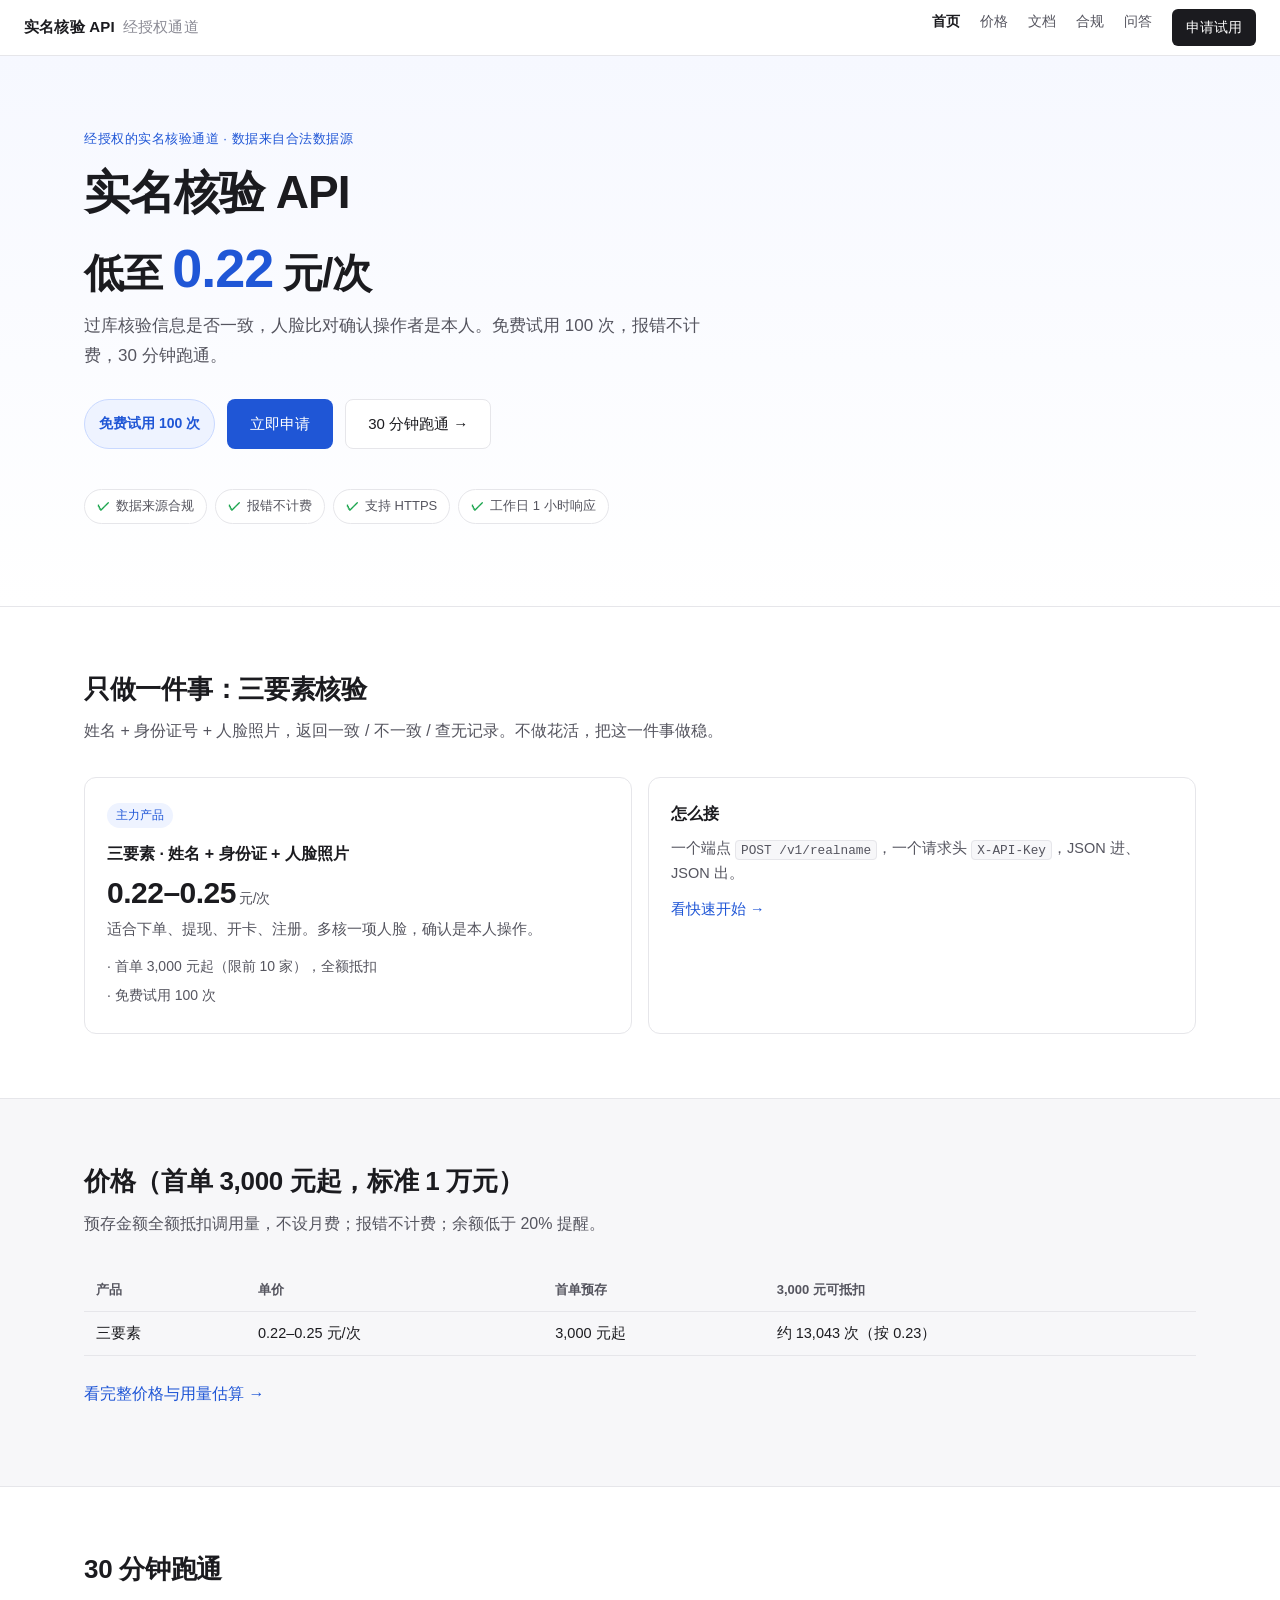
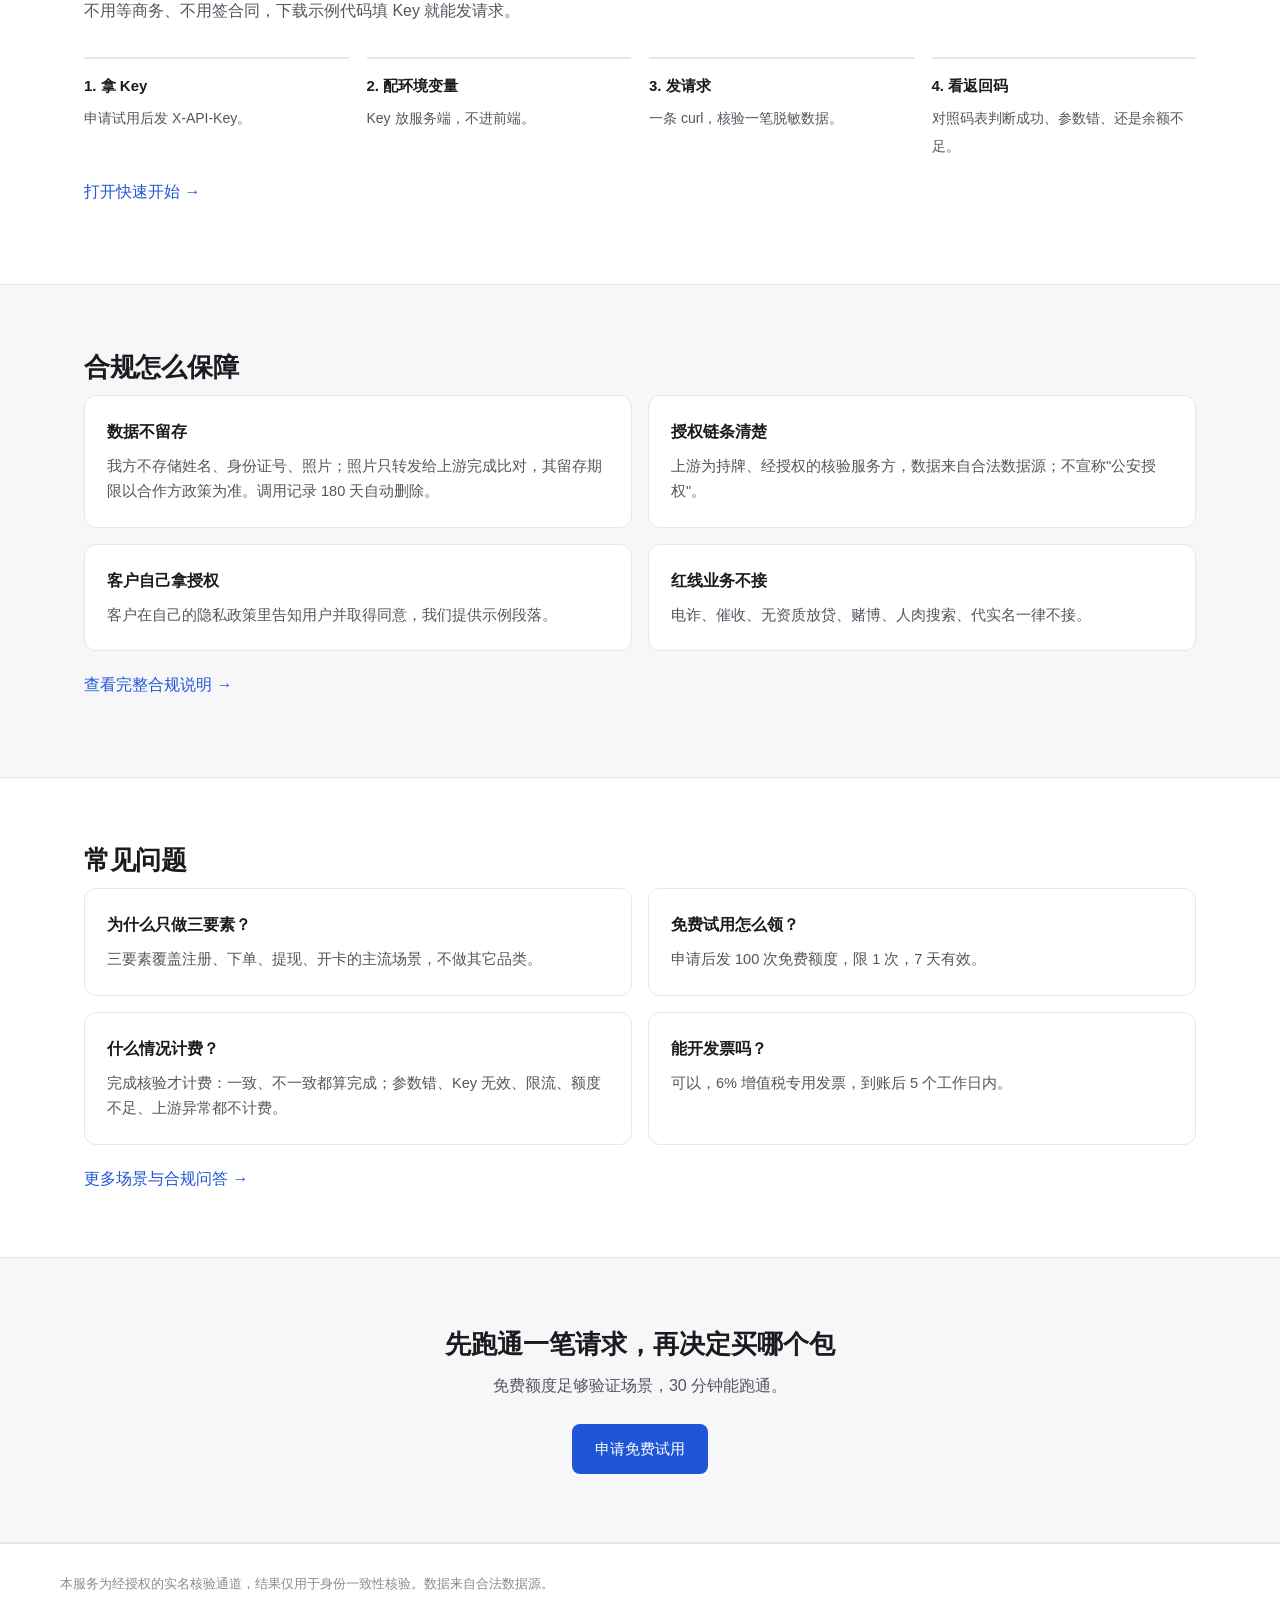
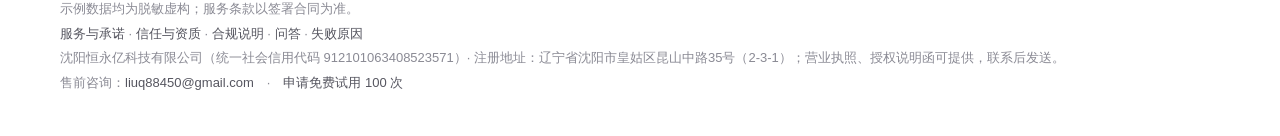
==== index.html @ 3e210f12 "deploy index.html" ====
<!DOCTYPE html>
<html lang="zh-CN">
<head>
<meta charset="utf-8">
<meta name="viewport" content="width=device-width, initial-scale=1">
<title>三要素实名核验 API · 低至 0.22 元/次</title>
<meta name="description" content="三要素实名核验 API：姓名+身份证+人脸照片一次核验，低至 0.22 元/次。免费试用 100 次，报错不计费，30 分钟跑通。">
<link rel="stylesheet" href="assets/style.css">
</head>
<body>

<header class="topbar">
  <a class="brand" href="index.html">实名核验 API<span>经授权通道</span></a>
  <nav class="topnav">
    <a href="index.html" class="active">首页</a>
    <a href="pricing.html">价格</a>
    <a href="docs.html">文档</a>
    <a href="compliance.html">合规</a>
    <a href="faq.html">问答</a>
    <a href="trial.html" class="cta">申请试用</a>
  </nav>
</header>

<section class="hero">
  <div class="wrap">
    <p class="eyebrow">经授权的实名核验通道 · 数据来自合法数据源</p>
    <h1>实名核验 API</h1>
    <p class="hero-price">低至 <strong>0.22</strong> 元/次</p>
    <p class="hero-sub">过库核验信息是否一致，人脸比对确认操作者是本人。免费试用 100 次，报错不计费，30 分钟跑通。</p>
    <div class="hero-cta">
      <span class="free-badge">免费试用 100 次</span>
      <a class="btn btn-primary" href="trial.html">立即申请</a>
      <a class="btn btn-ghost" href="quickstart.html">30 分钟跑通 →</a>
    </div>
    <ul class="badge-row">
      <li>数据来源合规</li>
      <li>报错不计费</li>
      <li>支持 HTTPS</li>
      <li>工作日 1 小时响应</li>
    </ul>
  </div>
</section>

<div class="wrap section">
  <h2>只做一件事：三要素核验</h2>
  <p class="section-sub">姓名 + 身份证号 + 人脸照片，返回一致 / 不一致 / 查无记录。不做花活，把这一件事做稳。</p>
  <div class="cards2">
    <div class="card-soft">
      <span class="badge">主力产品</span>
      <h3 style="margin-top:12px">三要素 · 姓名 + 身份证 + 人脸照片</h3>
      <div class="amount" style="font-size:30px;margin:8px 0">0.22–0.25<small> 元/次</small></div>
      <p>适合下单、提现、开卡、注册。多核一项人脸，确认是本人操作。</p>
      <ul style="list-style:none;padding:0;margin:12px 0 0;font-size:14px;color:var(--ink-2)">
        <li>· 首单 3,000 元起（限前 10 家），全额抵扣</li>
        <li>· 免费试用 100 次</li>
      </ul>
    </div>
    <div class="card-soft">
      <h3>怎么接</h3>
      <p>一个端点 <code>POST /v1/realname</code>，一个请求头 <code>X-API-Key</code>，JSON 进、JSON 出。</p>
      <p style="margin-top:10px"><a href="quickstart.html">看快速开始 →</a></p>
    </div>
  </div>
</div>

<div class="band">
  <div class="wrap section">
    <h2>价格（首单 3,000 元起，标准 1 万元）</h2>
    <p class="section-sub">预存金额全额抵扣调用量，不设月费；报错不计费；余额低于 20% 提醒。</p>
    <div class="tbl">
    <table>
      <tr><th>产品</th><th>单价</th><th>首单预存</th><th>3,000 元可抵扣</th></tr>
      <tr><td>三要素</td><td>0.22–0.25 元/次</td><td>3,000 元起</td><td>约 13,043 次（按 0.23）</td></tr>
    </table>
    </div>
    <p style="margin-top:18px"><a href="pricing.html">看完整价格与用量估算 →</a></p>
  </div>
</div>

<div class="wrap section">
  <h2>30 分钟跑通</h2>
  <p class="section-sub">不用等商务、不用签合同，下载示例代码填 Key 就能发请求。</p>
  <div class="flow">
    <div class="step"><b>1. 拿 Key</b><span>申请试用后发 X-API-Key。</span></div>
    <div class="step"><b>2. 配环境变量</b><span>Key 放服务端，不进前端。</span></div>
    <div class="step"><b>3. 发请求</b><span>一条 curl，核验一笔脱敏数据。</span></div>
    <div class="step"><b>4. 看返回码</b><span>对照码表判断成功、参数错、还是余额不足。</span></div>
  </div>
  <p style="margin-top:18px"><a href="quickstart.html">打开快速开始 →</a></p>
</div>

<div class="band">
  <div class="wrap section">
    <h2>合规怎么保障</h2>
    <div class="cards2">
      <div class="card-soft"><h3>数据不留存</h3><p>我方不存储姓名、身份证号、照片；照片只转发给上游完成比对，其留存期限以合作方政策为准。调用记录 180 天自动删除。</p></div>
      <div class="card-soft"><h3>授权链条清楚</h3><p>上游为持牌、经授权的核验服务方，数据来自合法数据源；不宣称"公安授权"。</p></div>
      <div class="card-soft"><h3>客户自己拿授权</h3><p>客户在自己的隐私政策里告知用户并取得同意，我们提供示例段落。</p></div>
      <div class="card-soft"><h3>红线业务不接</h3><p>电诈、催收、无资质放贷、赌博、人肉搜索、代实名一律不接。</p></div>
    </div>
    <p style="margin-top:20px"><a href="compliance.html">查看完整合规说明 →</a></p>
  </div>
</div>

<div class="wrap section">
  <h2>常见问题</h2>
  <div class="cards2">
    <div class="card-soft"><h3>为什么只做三要素？</h3><p>三要素覆盖注册、下单、提现、开卡的主流场景，不做其它品类。</p></div>
    <div class="card-soft"><h3>免费试用怎么领？</h3><p>申请后发 100 次免费额度，限 1 次，7 天有效。</p></div>
    <div class="card-soft"><h3>什么情况计费？</h3><p>完成核验才计费：一致、不一致都算完成；参数错、Key 无效、限流、额度不足、上游异常都不计费。</p></div>
    <div class="card-soft"><h3>能开发票吗？</h3><p>可以，6% 增值税专用发票，到账后 5 个工作日内。</p></div>
  </div>
  <p style="margin:20px 0 0"><a href="faq.html">更多场景与合规问答 →</a></p>
</div>

<div class="band cta-band">
  <h2>先跑通一笔请求，再决定买哪个包</h2>
  <p>免费额度足够验证场景，30 分钟能跑通。</p>
  <a class="btn btn-primary" href="trial.html">申请免费试用</a>
</div>

<footer>
  <div class="wrap">
    本服务为经授权的实名核验通道，结果仅用于身份一致性核验。数据来自合法数据源。<br>
    示例数据均为脱敏虚构；服务条款以签署合同为准。
    <br>
    <a href="service.html">服务与承诺</a> · <a href="trust.html">信任与资质</a> · <a href="compliance.html">合规说明</a> · <a href="faq.html">问答</a> · <a href="failure-reasons.html">失败原因</a>
    <br>沈阳恒永亿科技有限公司（统一社会信用代码 912101063408523571）· 注册地址：辽宁省沈阳市皇姑区昆山中路35号（2-3-1）；营业执照、授权说明函可提供，联系后发送。<br>售前咨询：<a href="mailto:liuq88450@gmail.com">liuq88450@gmail.com</a>　·　<a href="trial.html">申请免费试用 100 次</a>
  </div>
</footer>

</body>
</html>
---- assets/style.css ----
:root {
  --ink: #1b1b1f;
  --ink-2: #55555f;
  --ink-3: #8a8a94;
  --line: #e6e6ea;
  --bg: #ffffff;
  --bg-soft: #f7f7f9;
  --accent: #1f56d6;
  --accent-soft: #eef3ff;
  --warn: #b45309;
  --warn-soft: #fff7ed;
  --mono: ui-monospace, SFMono-Regular, Menlo, Consolas, "Liberation Mono", monospace;
}

* { box-sizing: border-box; }

html { -webkit-text-size-adjust: 100%; }

body {
  margin: 0;
  color: var(--ink);
  background: var(--bg);
  font: 16px/1.75 -apple-system, BlinkMacSystemFont, "PingFang SC", "Hiragino Sans GB",
        "Microsoft YaHei", "Segoe UI", sans-serif;
  -webkit-font-smoothing: antialiased;
}

a { color: var(--accent); text-decoration: none; }
a:hover { text-decoration: underline; }

/* ---------- top bar ---------- */
.topbar {
  position: sticky; top: 0; z-index: 20;
  display: flex; align-items: center; gap: 24px;
  padding: 0 24px; height: 56px;
  background: rgba(255,255,255,.92);
  backdrop-filter: blur(8px);
  border-bottom: 1px solid var(--line);
}
.brand { font-weight: 600; font-size: 15px; letter-spacing: .2px; color: var(--ink); white-space: nowrap; }
.brand span { color: var(--ink-3); font-weight: 400; margin-left: 8px; }
.topnav { display: flex; gap: 20px; margin-left: auto; font-size: 14px; }
.topnav a { color: var(--ink-2); }
.topnav a.active { color: var(--ink); font-weight: 600; }
.topnav a.cta {
  color: #fff; background: var(--ink); padding: 6px 14px; border-radius: 6px;
  font-weight: 500;
}
.topnav a.cta:hover { text-decoration: none; background: #000; }

/* ---------- layout ---------- */
.wrap { max-width: 1160px; margin: 0 auto; padding: 48px 24px 96px; }
.layout { display: grid; grid-template-columns: minmax(0, 1fr) 240px; gap: 56px; }
article { min-width: 0; max-width: 760px; }

h1 { font-size: 30px; line-height: 1.3; margin: 0 0 12px; letter-spacing: -.3px; }
h2 {
  font-size: 20px; line-height: 1.4; margin: 56px 0 14px;
  padding-top: 20px; border-top: 1px solid var(--line);
}
h2:first-of-type { border-top: 0; padding-top: 0; margin-top: 40px; }
h3 { font-size: 16px; margin: 28px 0 8px; }
p { margin: 0 0 14px; }
ul, ol { margin: 0 0 16px; padding-left: 22px; }
li { margin: 4px 0; }
strong { font-weight: 600; }
small, .muted { color: var(--ink-2); }
.lead { font-size: 17px; color: var(--ink-2); margin-bottom: 24px; }

/* ---------- aside toc ---------- */
.toc {
  position: sticky; top: 84px; align-self: start;
  font-size: 13.5px; line-height: 2;
}
.toc .toc-title { font-weight: 600; color: var(--ink-3); font-size: 12px; letter-spacing: .08em; margin-bottom: 8px; }
.toc a { display: block; color: var(--ink-2); padding-left: 12px; border-left: 2px solid transparent; }
.toc a:hover { color: var(--ink); text-decoration: none; }
.toc a.sub { padding-left: 24px; font-size: 13px; color: var(--ink-3); }

/* ---------- components ---------- */
.notice {
  border-left: 3px solid var(--accent);
  background: var(--accent-soft);
  padding: 14px 18px; border-radius: 0 8px 8px 0;
  font-size: 14.5px; color: #24304f; margin: 20px 0 28px;
}
.notice.warn { border-color: var(--warn); background: var(--warn-soft); color: #6b3f12; }
.notice p:last-child { margin-bottom: 0; }

.card {
  border: 1px solid var(--line); border-radius: 10px;
  padding: 18px 20px; margin: 16px 0;
  background: #fff;
}
.card h3 { margin-top: 0; }
.card p:last-child, .card ul:last-child { margin-bottom: 0; }

.grid2 { display: grid; grid-template-columns: 1fr 1fr; gap: 14px; margin: 16px 0; }

table { border-collapse: collapse; width: 100%; margin: 16px 0 24px; font-size: 14.5px; }
th, td { text-align: left; padding: 9px 12px; border-bottom: 1px solid var(--line); vertical-align: top; }
th { background: var(--bg-soft); font-weight: 600; color: var(--ink-2); font-size: 13px; white-space: nowrap; }
td code { white-space: nowrap; }
table.col1-nowrap td:first-child,
table.col1-nowrap th:first-child { white-space: nowrap; }

code {
  font-family: var(--mono); font-size: .88em;
  background: var(--bg-soft); padding: 1.5px 5px; border-radius: 4px;
  border: 1px solid var(--line);
}
pre {
  margin: 14px 0 22px; padding: 16px 18px; overflow-x: auto;
  background: #16181d; color: #e6e6ea; border-radius: 8px;
  font-size: 13px; line-height: 1.65;
}
pre code {
  background: none; border: 0; padding: 0; color: inherit; font-size: inherit;
}
.cmt { color: #7d8590; }

.steps { counter-reset: step; list-style: none; padding: 0; margin: 20px 0 28px; }
.steps > li {
  counter-increment: step; position: relative; padding-left: 46px; margin: 0 0 18px;
}
.steps > li::before {
  content: counter(step); position: absolute; left: 0; top: 2px;
  width: 28px; height: 28px; border-radius: 50%;
  background: var(--bg-soft); border: 1px solid var(--line);
  color: var(--ink-2); font-size: 13px; font-weight: 600;
  display: flex; align-items: center; justify-content: center;
}
.steps b { display: block; margin-bottom: 2px; }

.tag {
  display: inline-block; font-size: 11.5px; line-height: 1.6;
  padding: 0 7px; border-radius: 4px; font-weight: 500;
  background: var(--bg-soft); color: var(--ink-2); border: 1px solid var(--line);
  vertical-align: 1px;
}
.tag.ok { background: #f0fdf4; color: #15803d; border-color: #bbf7d0; }
.tag.warn { background: var(--warn-soft); color: var(--warn); border-color: #fed7aa; }

hr { border: 0; border-top: 1px solid var(--line); margin: 48px 0; }

footer {
  border-top: 1px solid var(--line);
  padding: 28px 24px 40px;
  color: var(--ink-3); font-size: 13px; line-height: 1.9;
}
footer .wrap { padding: 0; max-width: 1160px; }
footer a { color: var(--ink-2); }

@media (max-width: 900px) {
  .layout { grid-template-columns: 1fr; gap: 32px; }
  .toc { position: static; order: 2; border-top: 1px solid var(--line); padding-top: 20px; }
  .topnav { gap: 14px; font-size: 13px; }
  .brand span { display: none; }
  .wrap { padding-top: 32px; }
  .grid2 { grid-template-columns: 1fr; }
  h1 { font-size: 25px; }
}

/* ---------- 表格横向滚动容器（移动端防溢出） ---------- */
.tbl { overflow-x: auto; margin: 16px 0 24px; -webkit-overflow-scrolling: touch; }
.tbl table { margin: 0; }

/* ================= 销售站组件 ================= */

.hero {
  background: linear-gradient(180deg, #f6f8ff 0%, #ffffff 100%);
  border-bottom: 1px solid var(--line);
  padding: 72px 0 56px;
}
.hero .wrap { padding: 0 24px; }
.eyebrow {
  font-size: 13px; color: var(--accent); font-weight: 500;
  letter-spacing: .04em; margin: 0 0 14px;
}
.hero h1 { font-size: 46px; line-height: 1.18; letter-spacing: -1px; margin: 0 0 18px; }
.hero-sub { font-size: 17px; color: var(--ink-2); max-width: 640px; margin: 0 0 28px; }
.hero-cta { display: flex; gap: 12px; flex-wrap: wrap; margin-bottom: 36px; }

.btn {
  display: inline-block; padding: 11px 22px; border-radius: 8px;
  font-size: 15px; font-weight: 500; border: 1px solid transparent;
  transition: background .15s, border-color .15s;
}
.btn-primary { background: var(--accent); color: #fff; }
.btn-primary:hover { background: #1a49b8; text-decoration: none; }
.btn-ghost { background: #fff; color: var(--ink); border-color: var(--line); }
.btn-ghost:hover { border-color: #c7c7d2; text-decoration: none; }
.btn-sm { padding: 8px 16px; font-size: 14px; }

.trust { list-style: none; display: flex; flex-wrap: wrap; gap: 10px 26px; padding: 0; margin: 0; font-size: 13.5px; color: var(--ink-2); }
.trust li::before { content: "✓"; color: #16a34a; margin-right: 6px; font-weight: 600; }

.section { padding: 64px 24px; }
.section h2 { font-size: 26px; letter-spacing: -.3px; margin: 0 0 10px; border: 0; padding: 0; }
.section-sub { color: var(--ink-2); margin: 0 0 32px; max-width: 640px; }

.cards3 { display: grid; grid-template-columns: repeat(3, 1fr); gap: 16px; }
.cards2 { display: grid; grid-template-columns: repeat(2, 1fr); gap: 16px; }
.card-soft { border: 1px solid var(--line); border-radius: 12px; padding: 22px; background: #fff; }
.card-soft h3 { margin: 0 0 8px; font-size: 16px; }
.card-soft p { margin: 0; font-size: 14.5px; color: var(--ink-2); }
.card-soft .num { font-family: var(--mono); font-size: 12px; color: var(--ink-3); }

.price-cards { display: grid; grid-template-columns: repeat(3, 1fr); gap: 16px; align-items: stretch; }
.price-card {
  border: 1px solid var(--line); border-radius: 12px; padding: 24px;
  background: #fff; display: flex; flex-direction: column;
}
.price-card.featured { border-color: var(--accent); box-shadow: 0 0 0 1px var(--accent); }
.price-card .badge { align-self: flex-start; margin-bottom: 12px; }
.amount { font-size: 36px; font-weight: 600; letter-spacing: -.5px; line-height: 1.1; }
.amount small { font-size: 14px; font-weight: 400; color: var(--ink-2); }
.price-card .meta { font-size: 13.5px; color: var(--ink-2); margin: 10px 0 18px; }
.price-card ul { list-style: none; padding: 0; margin: 0 0 20px; font-size: 14px; color: var(--ink-2); }
.price-card li { padding: 5px 0; border-top: 1px dashed var(--line); }
.price-card .btn { margin-top: auto; text-align: center; }

.badge { display: inline-block; font-size: 12px; background: var(--accent-soft); color: var(--accent); padding: 2px 9px; border-radius: 20px; font-weight: 500; }

.flow { display: grid; grid-template-columns: repeat(4, 1fr); gap: 18px; }
.flow .step { border-top: 2px solid var(--line); padding-top: 14px; }
.flow .step b { display: block; margin-bottom: 4px; font-size: 15px; }
.flow .step span { font-size: 14px; color: var(--ink-2); }

.band { background: var(--bg-soft); border-top: 1px solid var(--line); border-bottom: 1px solid var(--line); }

.cta-band { text-align: center; padding: 68px 24px; }
.cta-band h2 { font-size: 26px; margin: 0 0 10px; }
.cta-band p { color: var(--ink-2); margin: 0 0 24px; }

/* 表单 */
.form { display: grid; grid-template-columns: 1fr 1fr; gap: 16px 18px; max-width: 760px; margin-top: 8px; }
.field { display: flex; flex-direction: column; gap: 6px; }
.field.full { grid-column: 1 / -1; }
.field label { font-size: 13.5px; color: var(--ink-2); font-weight: 500; }
.field .req { color: #dc2626; }
input, select, textarea {
  font: inherit; font-size: 14.5px; color: var(--ink);
  padding: 9px 12px; border: 1px solid #d8d8e0; border-radius: 8px; background: #fff;
}
textarea { min-height: 92px; resize: vertical; }
input:focus, select:focus, textarea:focus { outline: 3px solid #dfe8ff; border-color: var(--accent); }
.radio-row { display: flex; gap: 20px; font-size: 14.5px; color: var(--ink); }
.radio-row label { font-weight: 400; color: var(--ink); display: flex; align-items: center; gap: 6px; }
.check-row { display: flex; gap: 9px; align-items: flex-start; font-size: 13.5px; color: var(--ink-2); }
.check-row input { margin-top: 3px; }
.form-actions { grid-column: 1 / -1; display: flex; align-items: center; gap: 16px; flex-wrap: wrap; }
.form-status { font-size: 14px; color: #15803d; }

@media (max-width: 900px) {
  .hero h1 { font-size: 33px; }
  .hero { padding: 48px 0 40px; }
  .cards3, .cards2, .price-cards { grid-template-columns: 1fr; }
  .flow { grid-template-columns: 1fr 1fr; }
  .form { grid-template-columns: 1fr; }
  .section { padding: 44px 24px; }
}

/* 六项导航在小屏的收紧 */
@media (max-width: 640px) {
  .topnav { gap: 9px; font-size: 12.5px; }
  .topnav a.cta { padding: 5px 9px; }
  .topbar { padding: 0 16px; }
}

/* 四列资源包 */
.price-cards.four { grid-template-columns: repeat(4, 1fr); }
@media (max-width: 1100px) { .price-cards.four { grid-template-columns: repeat(2, 1fr); } }
@media (max-width: 640px)  { .price-cards.four { grid-template-columns: 1fr; } }

/* 竞品对照三件套：徽章行、低至价、免费试用徽章 */
.hero-price {
  font-size: 40px; line-height: 1.15; font-weight: 600;
  letter-spacing: -1px; margin: 0 0 12px; color: var(--ink);
}
.hero-price strong { color: var(--accent); font-size: 54px; font-weight: 700; }
.badge-row { list-style: none; display: flex; flex-wrap: wrap; gap: 8px; padding: 0; margin: 0 0 22px; }
.badge-row li {
  display: inline-flex; align-items: center; gap: 6px;
  padding: 5px 12px; border-radius: 999px; font-size: 13px;
  background: #fff; border: 1px solid var(--line); color: var(--ink-2);
}
.badge-row li::before { content: "✓"; color: #16a34a; font-weight: 700; }
.free-badge {
  display: inline-flex; align-items: center; gap: 6px;
  padding: 8px 14px; border-radius: 999px; font-size: 14px; font-weight: 600;
  background: var(--accent-soft); color: var(--accent); border: 1px solid #c9d9ff;
}

/* 试用申请：生成可复制文本（没有后端时的诚实做法） */
.form-preview {
  white-space: pre-wrap; word-break: break-word;
  background: #f8fafc; border: 1px solid var(--line); border-radius: 10px;
  padding: 14px 16px; font-size: 14px; line-height: 1.7; color: var(--ink);
  margin: 0 0 12px; font-family: ui-monospace, SFMono-Regular, Menlo, monospace;
}
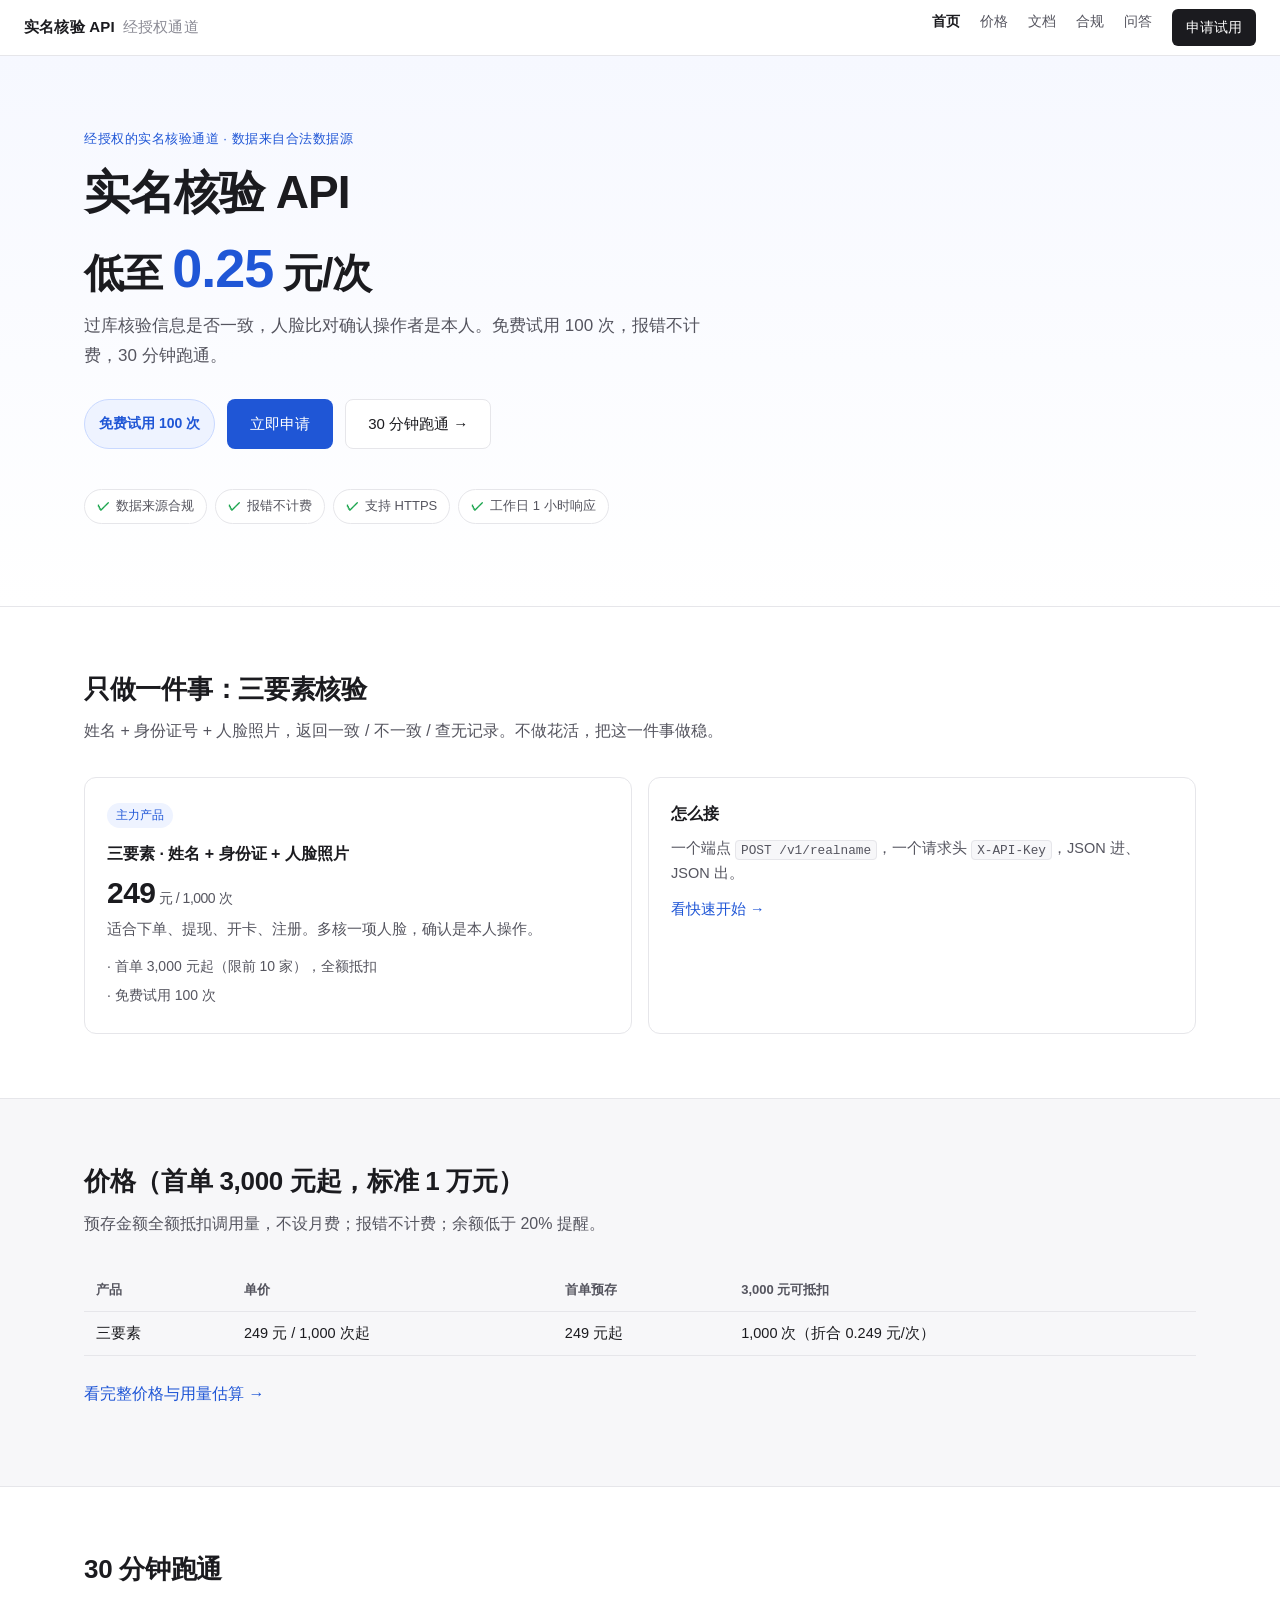
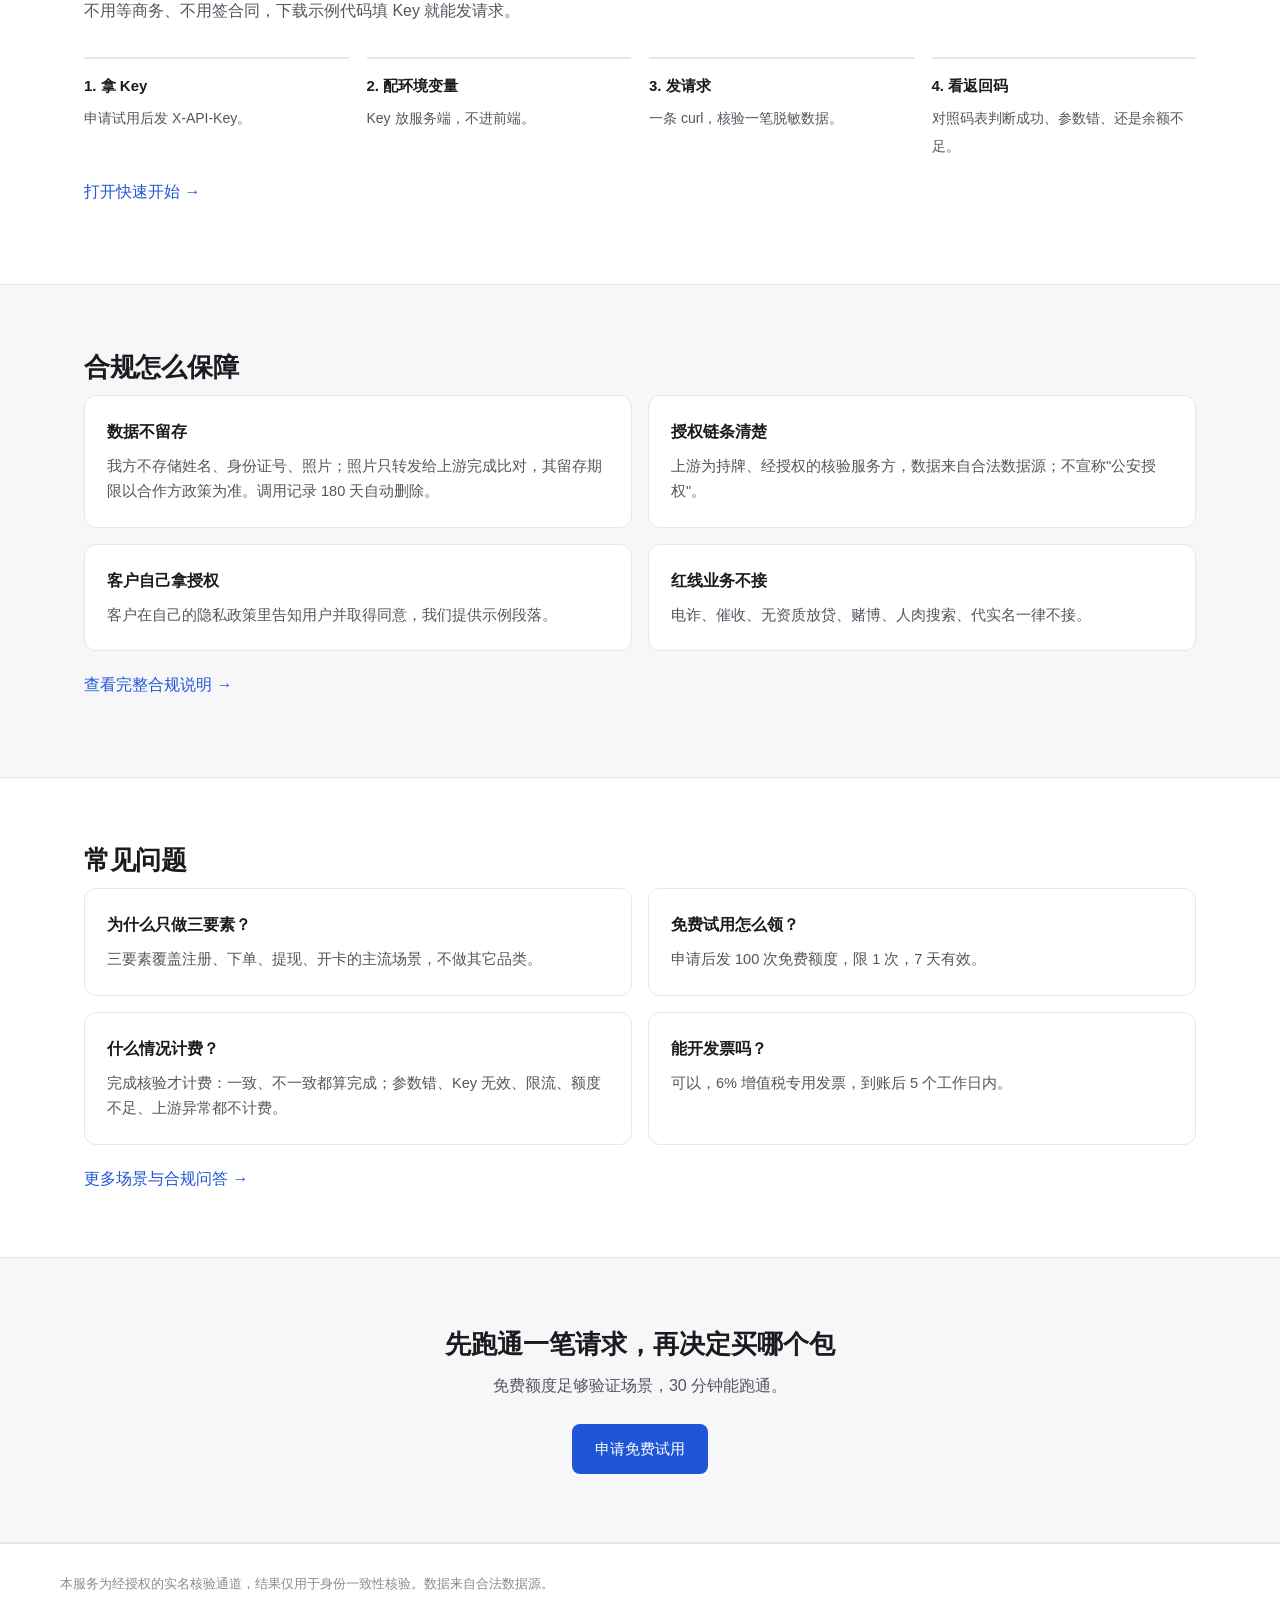
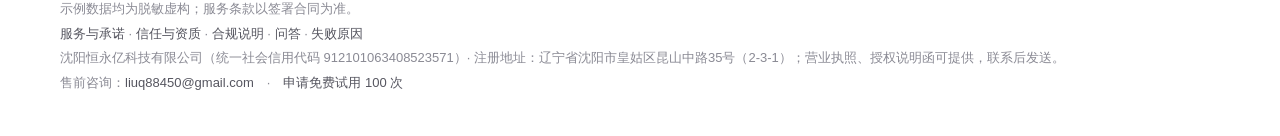
==== commit 30a34caf: "deploy index.html" ====
--- a/index.html
+++ b/index.html
@@ -3,8 +3,8 @@
 <head>
 <meta charset="utf-8">
 <meta name="viewport" content="width=device-width, initial-scale=1">
-<title>三要素实名核验 API · 低至 0.22 元/次</title>
-<meta name="description" content="三要素实名核验 API：姓名+身份证+人脸照片一次核验，低至 0.22 元/次。免费试用 100 次，报错不计费，30 分钟跑通。">
+<title>三要素实名核验 API · 0.25 元/次起</title>
+<meta name="description" content="三要素实名核验 API：姓名+身份证+人脸照片一次核验，0.25 元/次起，1,000 次 249 元。免费试用 100 次，报错不计费，30 分钟跑通。">
 <link rel="stylesheet" href="assets/style.css">
 </head>
 <body>
@@ -25,7 +25,7 @@
   <div class="wrap">
     <p class="eyebrow">经授权的实名核验通道 · 数据来自合法数据源</p>
     <h1>实名核验 API</h1>
-    <p class="hero-price">低至 <strong>0.22</strong> 元/次</p>
+    <p class="hero-price">低至 <strong>0.25</strong> 元/次</p>
     <p class="hero-sub">过库核验信息是否一致，人脸比对确认操作者是本人。免费试用 100 次，报错不计费，30 分钟跑通。</p>
     <div class="hero-cta">
       <span class="free-badge">免费试用 100 次</span>
@@ -48,7 +48,7 @@
     <div class="card-soft">
       <span class="badge">主力产品</span>
       <h3 style="margin-top:12px">三要素 · 姓名 + 身份证 + 人脸照片</h3>
-      <div class="amount" style="font-size:30px;margin:8px 0">0.22–0.25<small> 元/次</small></div>
+      <div class="amount" style="font-size:30px;margin:8px 0">249<small> 元 / 1,000 次</small></div>
       <p>适合下单、提现、开卡、注册。多核一项人脸，确认是本人操作。</p>
       <ul style="list-style:none;padding:0;margin:12px 0 0;font-size:14px;color:var(--ink-2)">
         <li>· 首单 3,000 元起（限前 10 家），全额抵扣</li>
@@ -70,7 +70,7 @@
     <div class="tbl">
     <table>
       <tr><th>产品</th><th>单价</th><th>首单预存</th><th>3,000 元可抵扣</th></tr>
-      <tr><td>三要素</td><td>0.22–0.25 元/次</td><td>3,000 元起</td><td>约 13,043 次（按 0.23）</td></tr>
+      <tr><td>三要素</td><td>249 元 / 1,000 次起</td><td>249 元起</td><td>1,000 次（折合 0.249 元/次）</td></tr>
     </table>
     </div>
     <p style="margin-top:18px"><a href="pricing.html">看完整价格与用量估算 →</a></p>
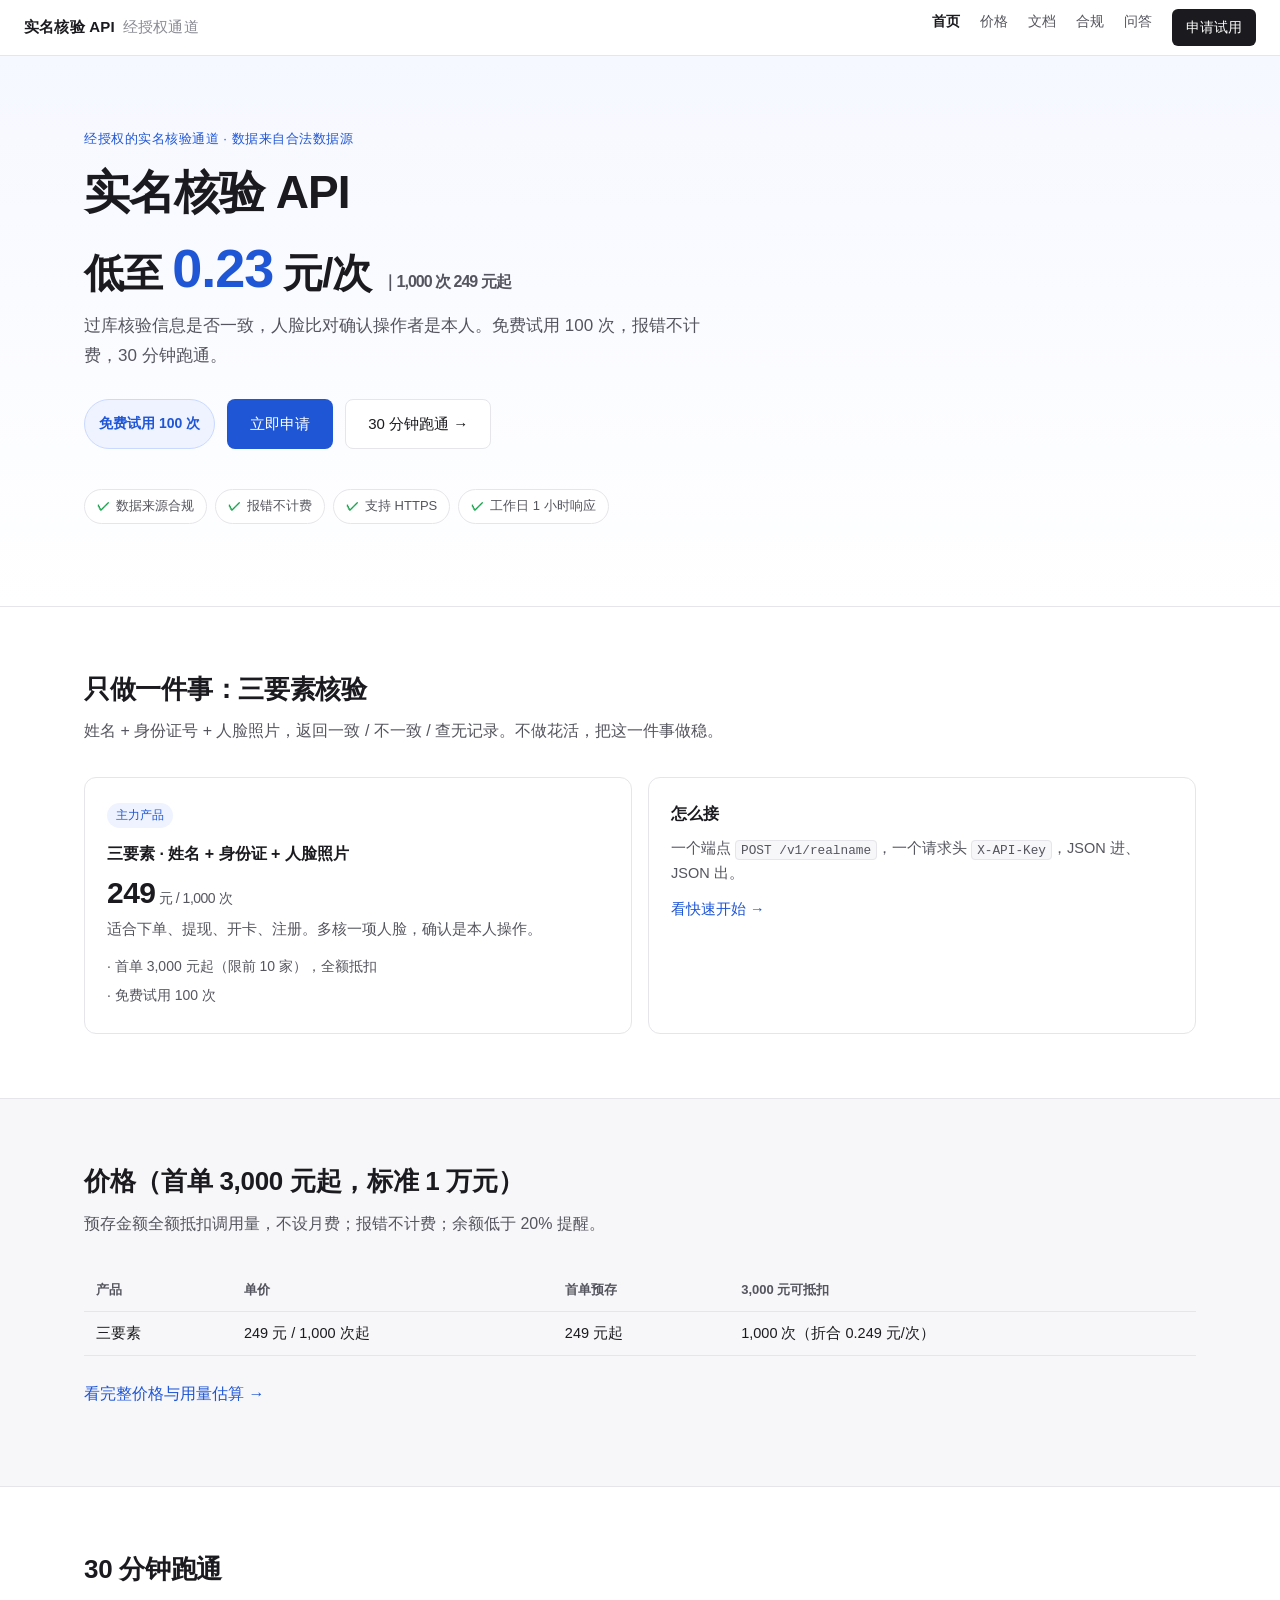
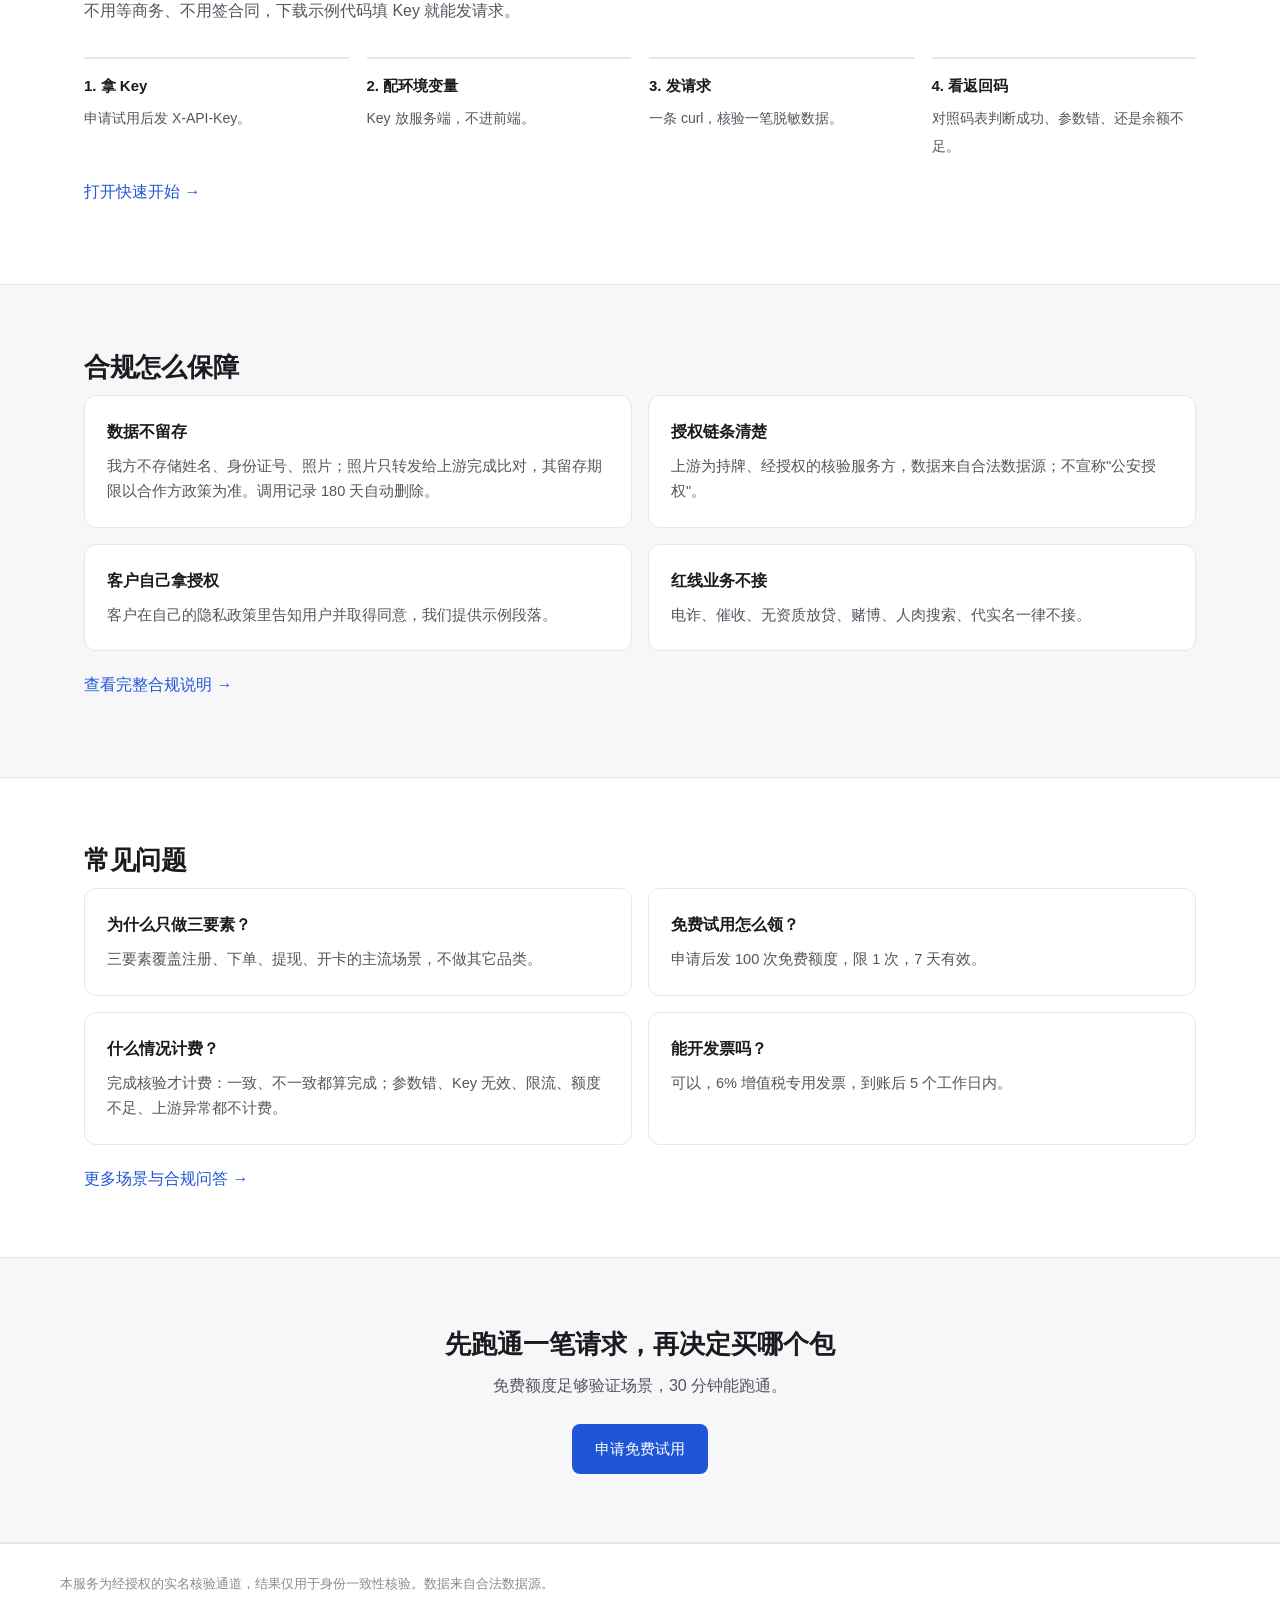
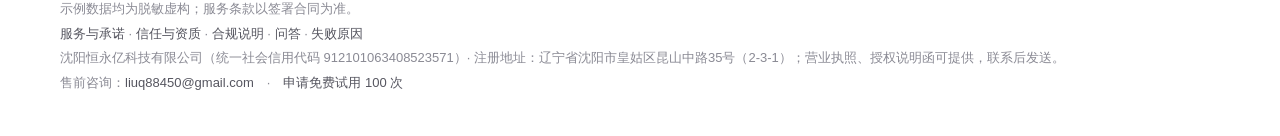
==== commit 24fdd255: "deploy index.html" ====
--- a/index.html
+++ b/index.html
@@ -3,8 +3,8 @@
 <head>
 <meta charset="utf-8">
 <meta name="viewport" content="width=device-width, initial-scale=1">
-<title>三要素实名核验 API · 0.25 元/次起</title>
-<meta name="description" content="三要素实名核验 API：姓名+身份证+人脸照片一次核验，0.25 元/次起，1,000 次 249 元。免费试用 100 次，报错不计费，30 分钟跑通。">
+<title>三要素实名核验 API · 低至 0.23 元/次，1,000 次 249 元起</title>
+<meta name="description" content="三要素实名核验 API：姓名+身份证+人脸照片一次核验，低至 0.23 元/次，1,000 次 249 元起。免费试用 100 次，报错不计费，30 分钟跑通。">
 <link rel="stylesheet" href="assets/style.css">
 </head>
 <body>
@@ -25,7 +25,7 @@
   <div class="wrap">
     <p class="eyebrow">经授权的实名核验通道 · 数据来自合法数据源</p>
     <h1>实名核验 API</h1>
-    <p class="hero-price">低至 <strong>0.25</strong> 元/次</p>
+    <p class="hero-price">低至 <strong>0.23</strong> 元/次 <span style="font-size:16px;color:var(--ink-2)">｜1,000 次 249 元起</span></p>
     <p class="hero-sub">过库核验信息是否一致，人脸比对确认操作者是本人。免费试用 100 次，报错不计费，30 分钟跑通。</p>
     <div class="hero-cta">
       <span class="free-badge">免费试用 100 次</span>
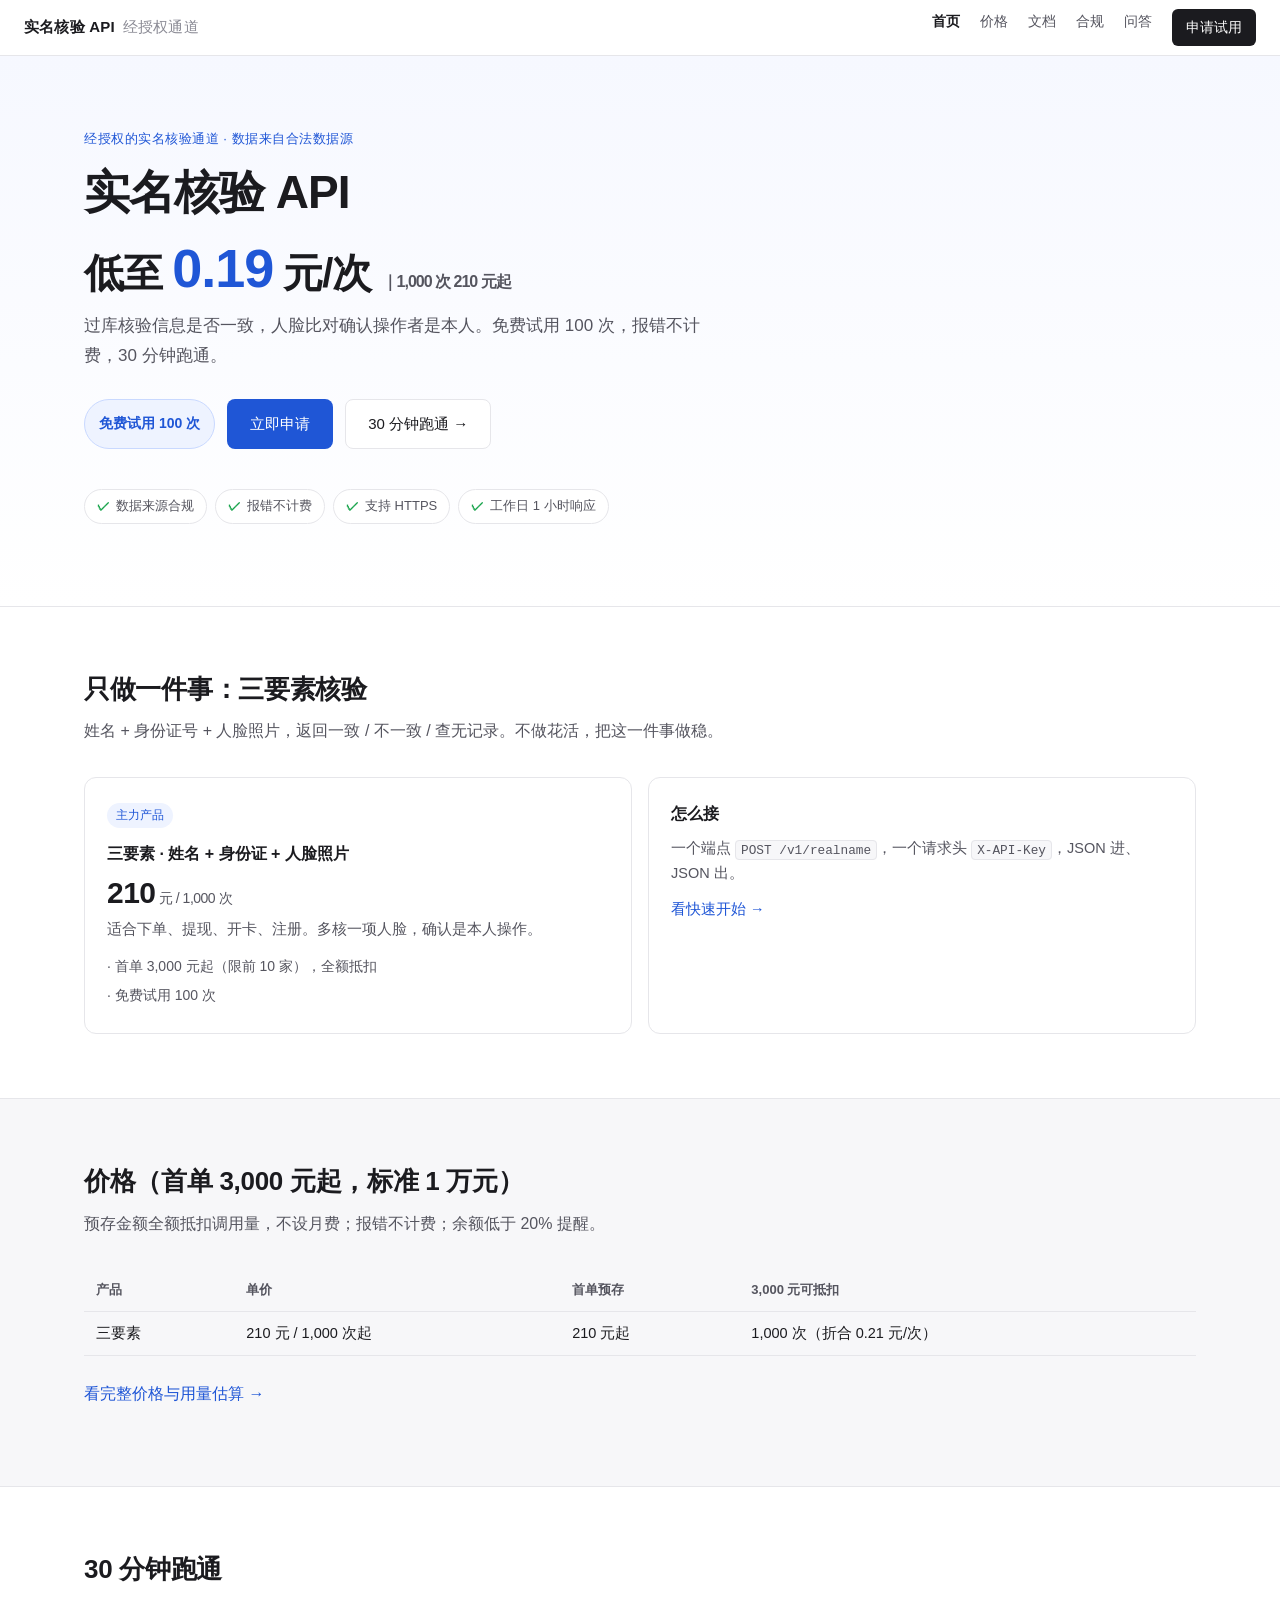
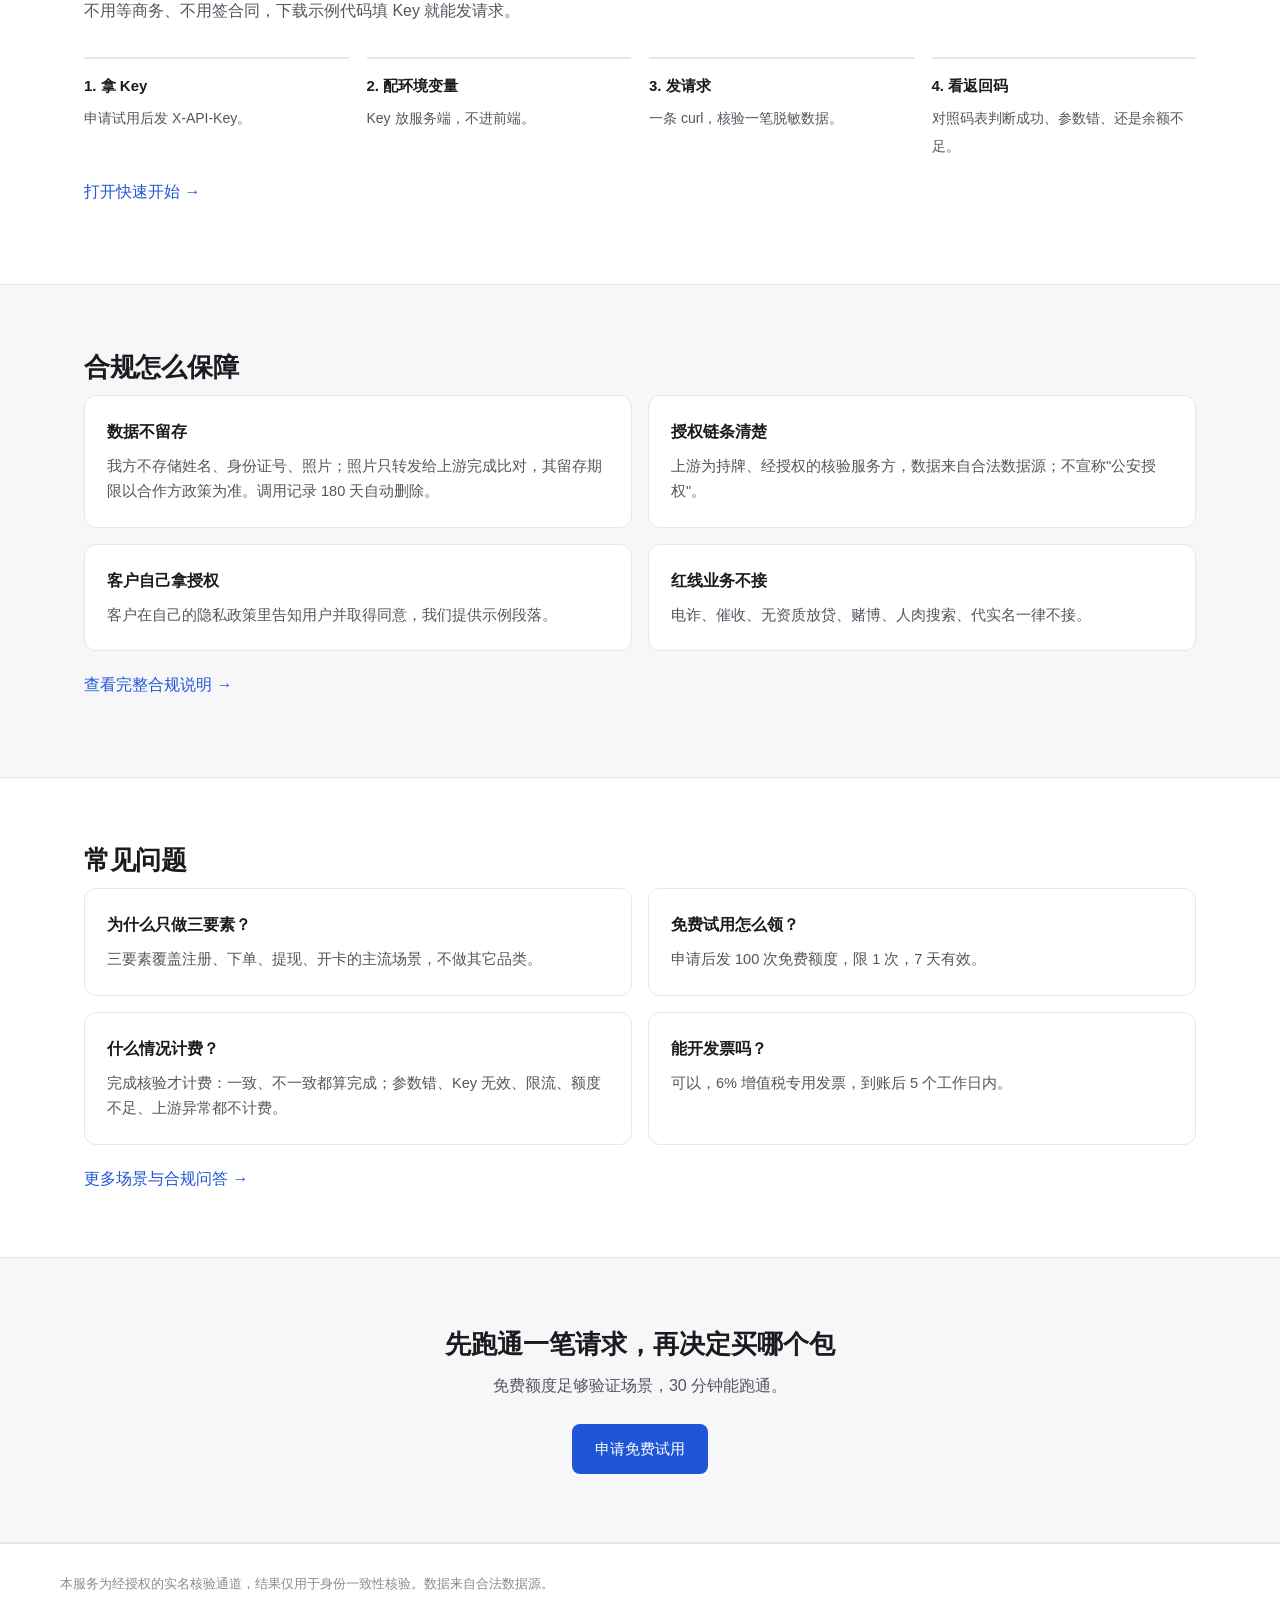
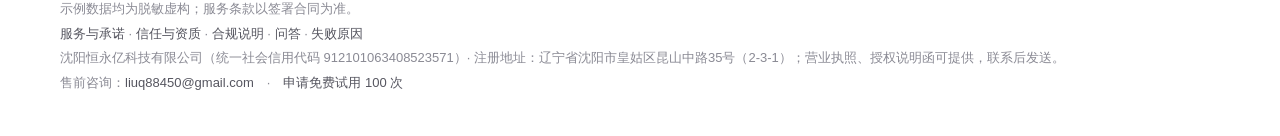
==== commit fc297b6c: "deploy index.html" ====
--- a/index.html
+++ b/index.html
@@ -3,8 +3,8 @@
 <head>
 <meta charset="utf-8">
 <meta name="viewport" content="width=device-width, initial-scale=1">
-<title>三要素实名核验 API · 低至 0.23 元/次，1,000 次 249 元起</title>
-<meta name="description" content="三要素实名核验 API：姓名+身份证+人脸照片一次核验，低至 0.23 元/次，1,000 次 249 元起。免费试用 100 次，报错不计费，30 分钟跑通。">
+<title>三要素实名核验 API · 低至 0.19 元/次，1,000 次 210 元起</title>
+<meta name="description" content="三要素实名核验 API：姓名+身份证+人脸照片一次核验，低至 0.19 元/次，1,000 次 210 元起。免费试用 100 次，报错不计费，30 分钟跑通。">
 <link rel="stylesheet" href="assets/style.css">
 </head>
 <body>
@@ -25,7 +25,7 @@
   <div class="wrap">
     <p class="eyebrow">经授权的实名核验通道 · 数据来自合法数据源</p>
     <h1>实名核验 API</h1>
-    <p class="hero-price">低至 <strong>0.23</strong> 元/次 <span style="font-size:16px;color:var(--ink-2)">｜1,000 次 249 元起</span></p>
+    <p class="hero-price">低至 <strong>0.19</strong> 元/次 <span style="font-size:16px;color:var(--ink-2)">｜1,000 次 210 元起</span></p>
     <p class="hero-sub">过库核验信息是否一致，人脸比对确认操作者是本人。免费试用 100 次，报错不计费，30 分钟跑通。</p>
     <div class="hero-cta">
       <span class="free-badge">免费试用 100 次</span>
@@ -48,7 +48,7 @@
     <div class="card-soft">
       <span class="badge">主力产品</span>
       <h3 style="margin-top:12px">三要素 · 姓名 + 身份证 + 人脸照片</h3>
-      <div class="amount" style="font-size:30px;margin:8px 0">249<small> 元 / 1,000 次</small></div>
+      <div class="amount" style="font-size:30px;margin:8px 0">210<small> 元 / 1,000 次</small></div>
       <p>适合下单、提现、开卡、注册。多核一项人脸，确认是本人操作。</p>
       <ul style="list-style:none;padding:0;margin:12px 0 0;font-size:14px;color:var(--ink-2)">
         <li>· 首单 3,000 元起（限前 10 家），全额抵扣</li>
@@ -70,7 +70,7 @@
     <div class="tbl">
     <table>
       <tr><th>产品</th><th>单价</th><th>首单预存</th><th>3,000 元可抵扣</th></tr>
-      <tr><td>三要素</td><td>249 元 / 1,000 次起</td><td>249 元起</td><td>1,000 次（折合 0.249 元/次）</td></tr>
+      <tr><td>三要素</td><td>210 元 / 1,000 次起</td><td>210 元起</td><td>1,000 次（折合 0.21 元/次）</td></tr>
     </table>
     </div>
     <p style="margin-top:18px"><a href="pricing.html">看完整价格与用量估算 →</a></p>
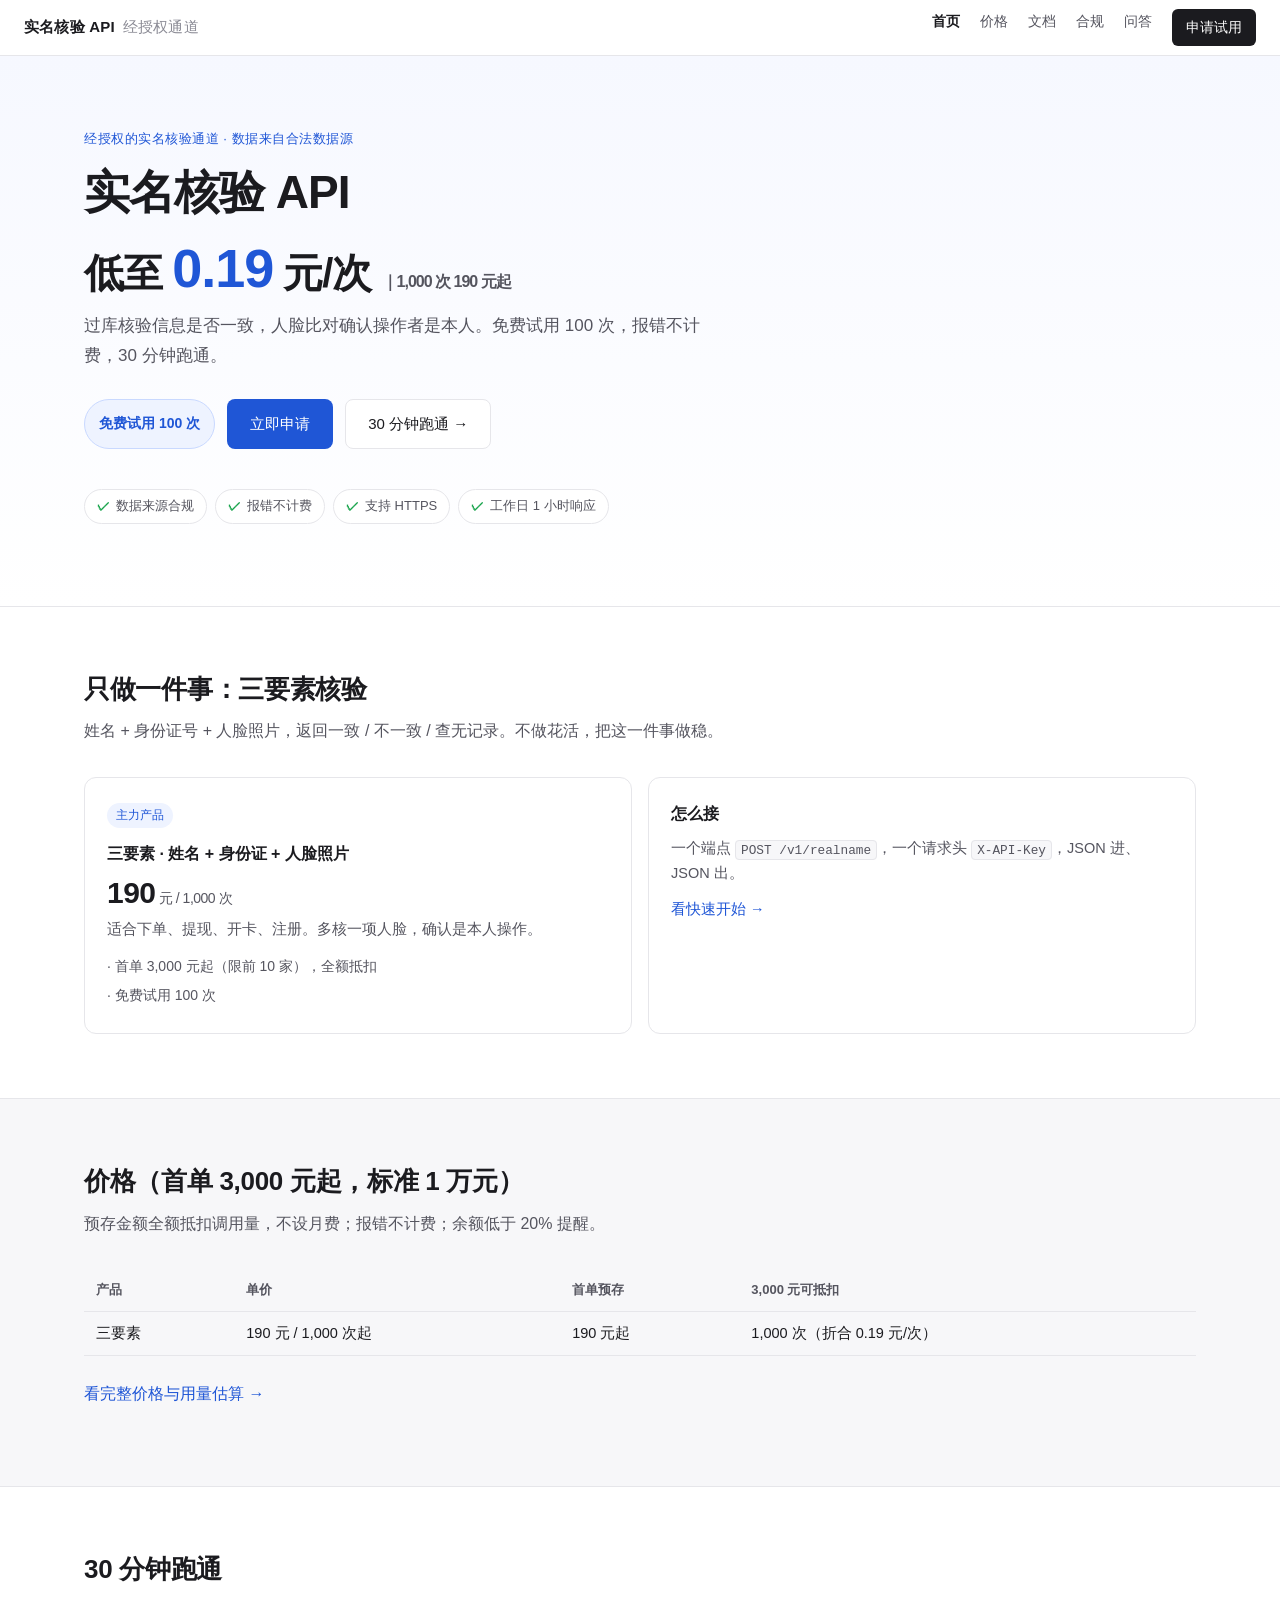
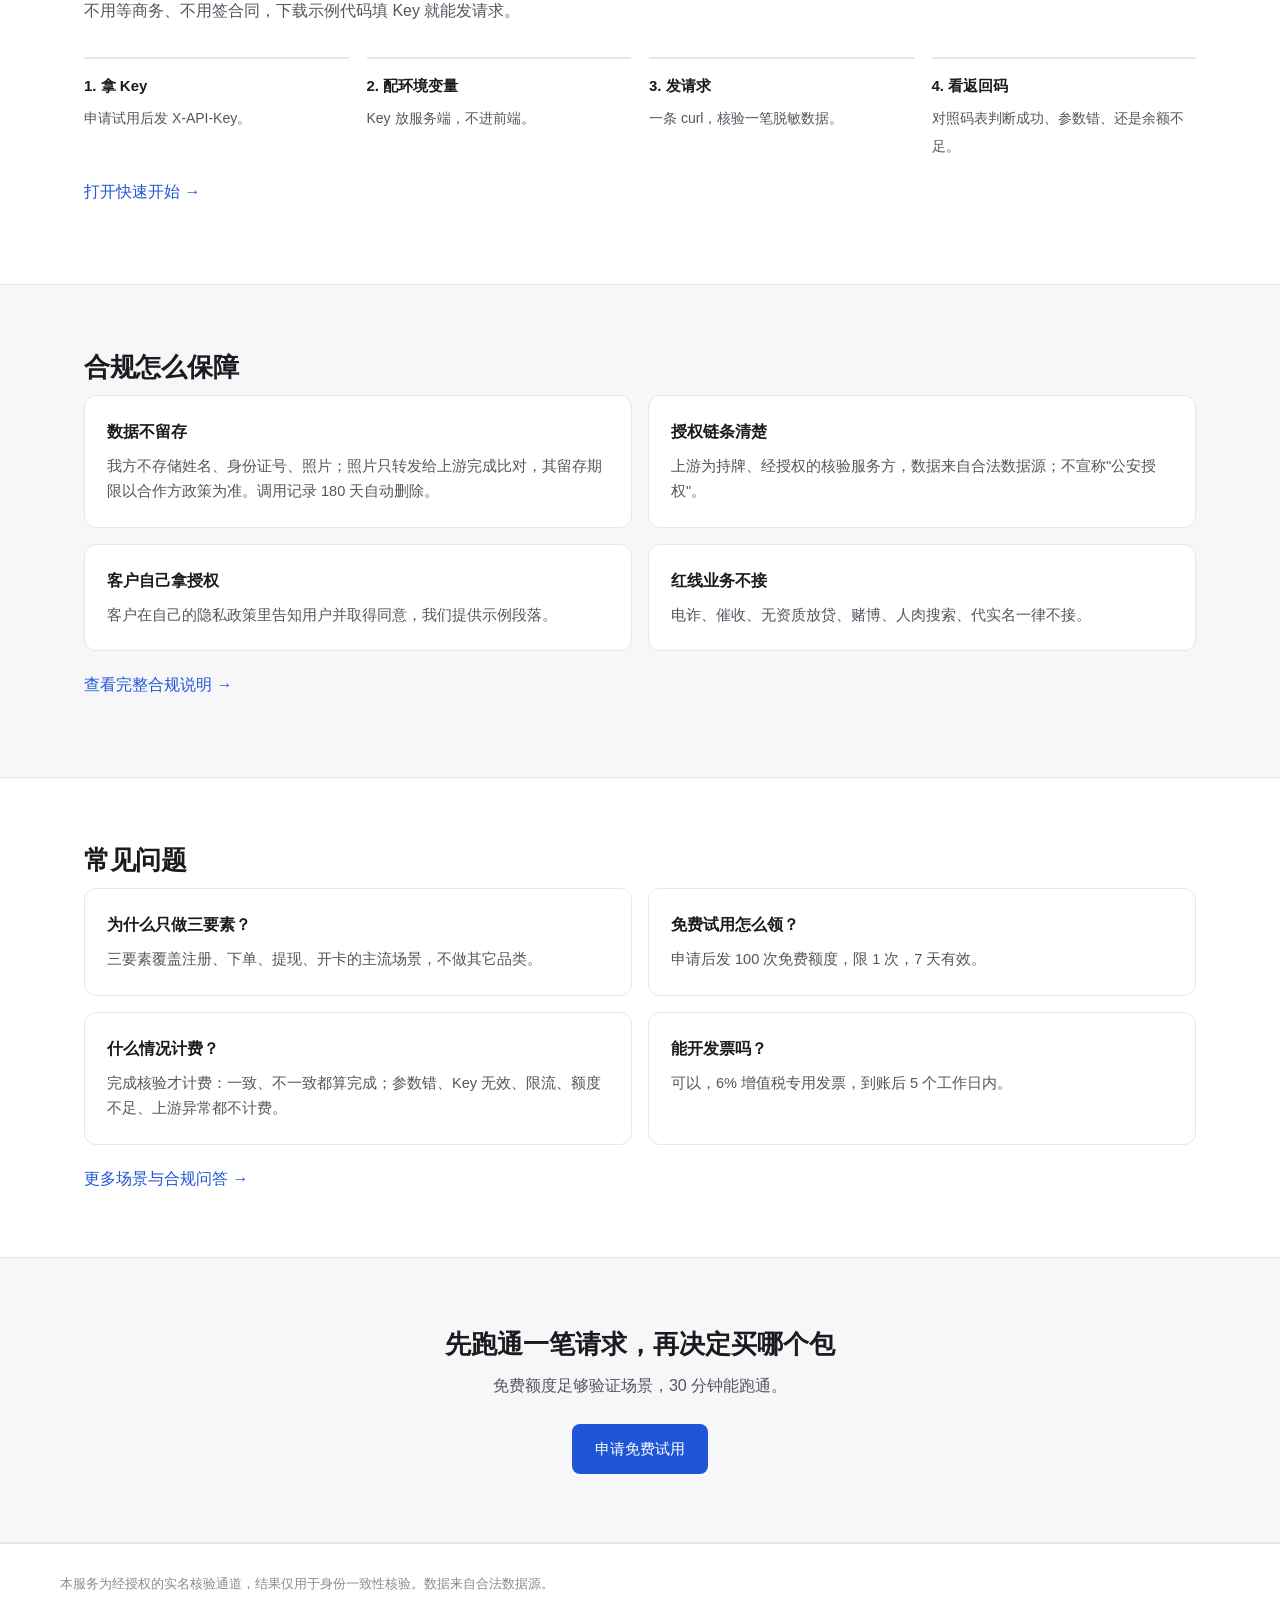
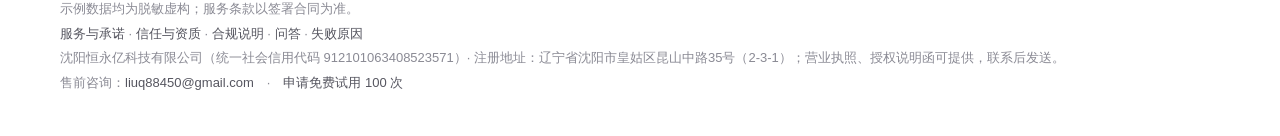
==== commit 8795f111: "deploy index.html" ====
--- a/index.html
+++ b/index.html
@@ -3,8 +3,8 @@
 <head>
 <meta charset="utf-8">
 <meta name="viewport" content="width=device-width, initial-scale=1">
-<title>三要素实名核验 API · 低至 0.19 元/次，1,000 次 210 元起</title>
-<meta name="description" content="三要素实名核验 API：姓名+身份证+人脸照片一次核验，低至 0.19 元/次，1,000 次 210 元起。免费试用 100 次，报错不计费，30 分钟跑通。">
+<title>三要素实名核验 API · 低至 0.19 元/次，1,000 次 190 元起</title>
+<meta name="description" content="三要素实名核验 API：姓名+身份证+人脸照片一次核验，低至 0.19 元/次，1,000 次 190 元起。免费试用 100 次，报错不计费，30 分钟跑通。">
 <link rel="stylesheet" href="assets/style.css">
 </head>
 <body>
@@ -25,7 +25,7 @@
   <div class="wrap">
     <p class="eyebrow">经授权的实名核验通道 · 数据来自合法数据源</p>
     <h1>实名核验 API</h1>
-    <p class="hero-price">低至 <strong>0.19</strong> 元/次 <span style="font-size:16px;color:var(--ink-2)">｜1,000 次 210 元起</span></p>
+    <p class="hero-price">低至 <strong>0.19</strong> 元/次 <span style="font-size:16px;color:var(--ink-2)">｜1,000 次 190 元起</span></p>
     <p class="hero-sub">过库核验信息是否一致，人脸比对确认操作者是本人。免费试用 100 次，报错不计费，30 分钟跑通。</p>
     <div class="hero-cta">
       <span class="free-badge">免费试用 100 次</span>
@@ -48,7 +48,7 @@
     <div class="card-soft">
       <span class="badge">主力产品</span>
       <h3 style="margin-top:12px">三要素 · 姓名 + 身份证 + 人脸照片</h3>
-      <div class="amount" style="font-size:30px;margin:8px 0">210<small> 元 / 1,000 次</small></div>
+      <div class="amount" style="font-size:30px;margin:8px 0">190<small> 元 / 1,000 次</small></div>
       <p>适合下单、提现、开卡、注册。多核一项人脸，确认是本人操作。</p>
       <ul style="list-style:none;padding:0;margin:12px 0 0;font-size:14px;color:var(--ink-2)">
         <li>· 首单 3,000 元起（限前 10 家），全额抵扣</li>
@@ -70,7 +70,7 @@
     <div class="tbl">
     <table>
       <tr><th>产品</th><th>单价</th><th>首单预存</th><th>3,000 元可抵扣</th></tr>
-      <tr><td>三要素</td><td>210 元 / 1,000 次起</td><td>210 元起</td><td>1,000 次（折合 0.21 元/次）</td></tr>
+      <tr><td>三要素</td><td>190 元 / 1,000 次起</td><td>190 元起</td><td>1,000 次（折合 0.19 元/次）</td></tr>
     </table>
     </div>
     <p style="margin-top:18px"><a href="pricing.html">看完整价格与用量估算 →</a></p>
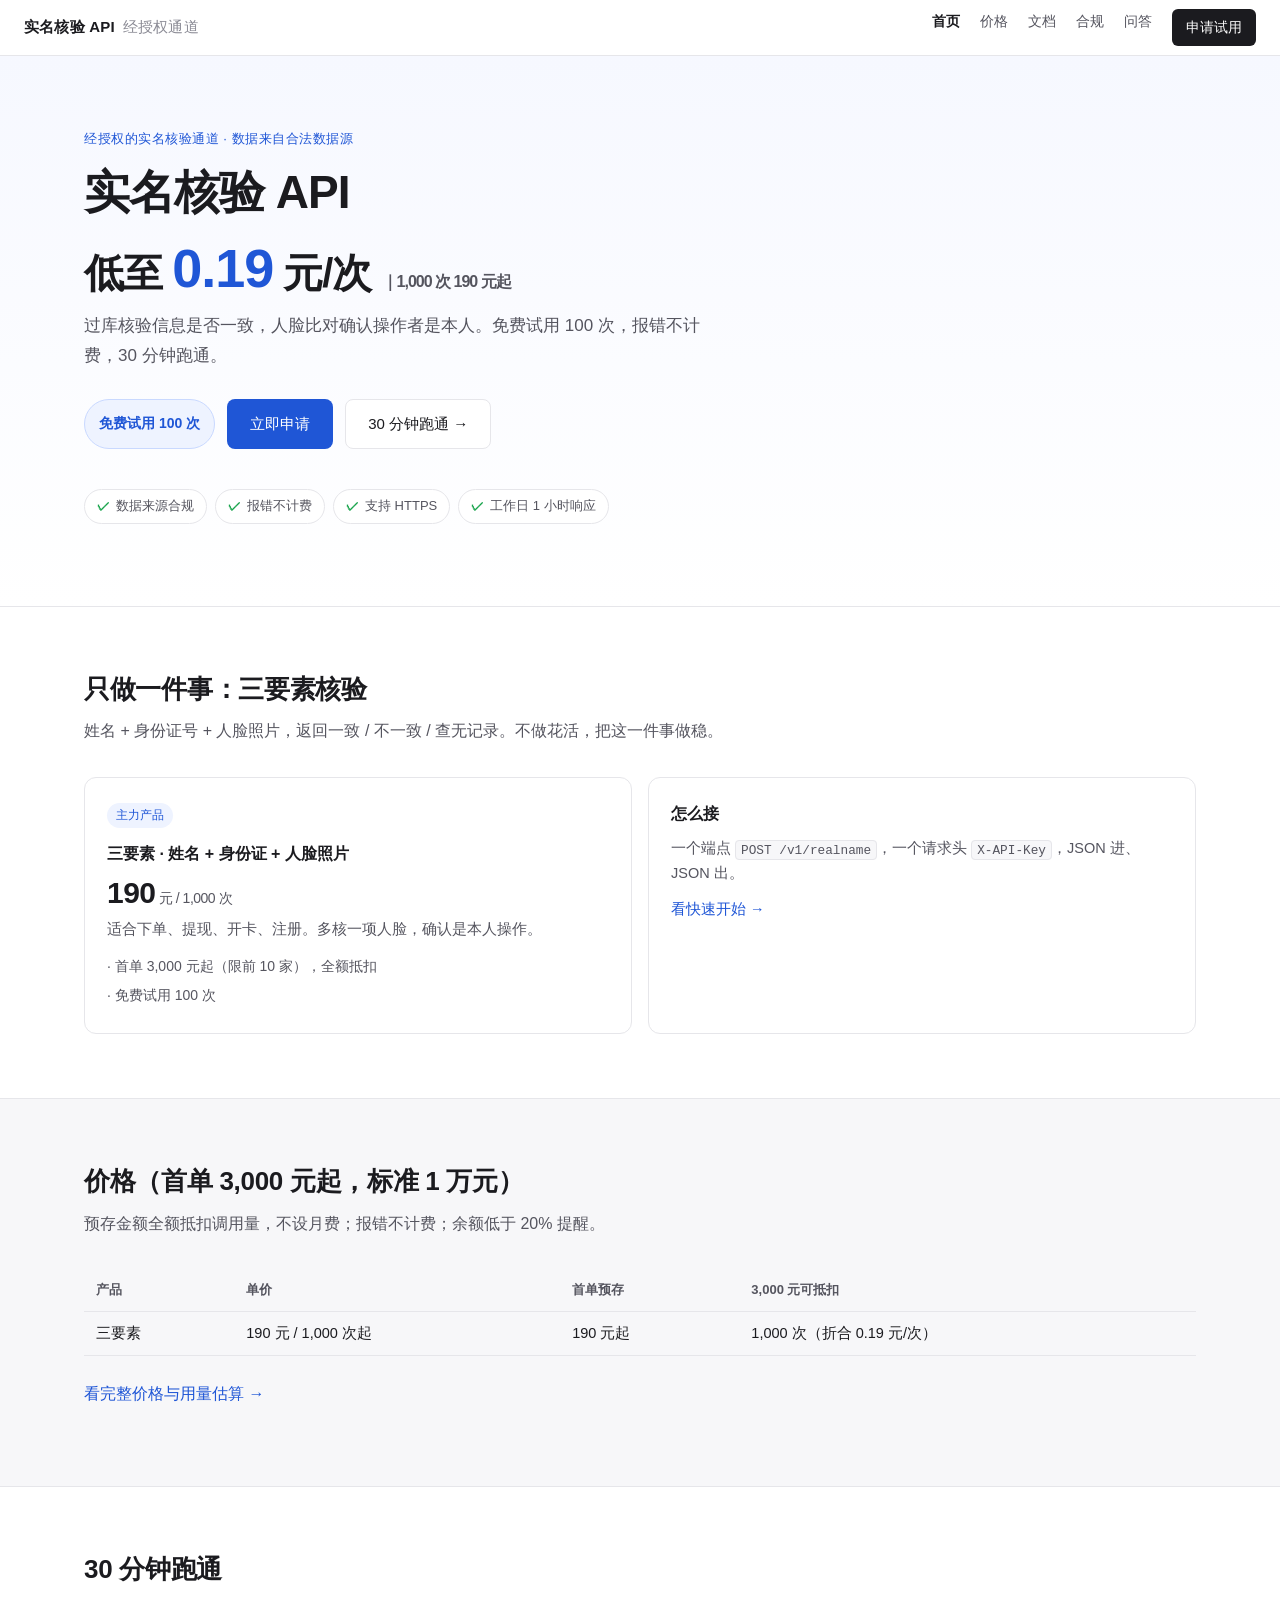
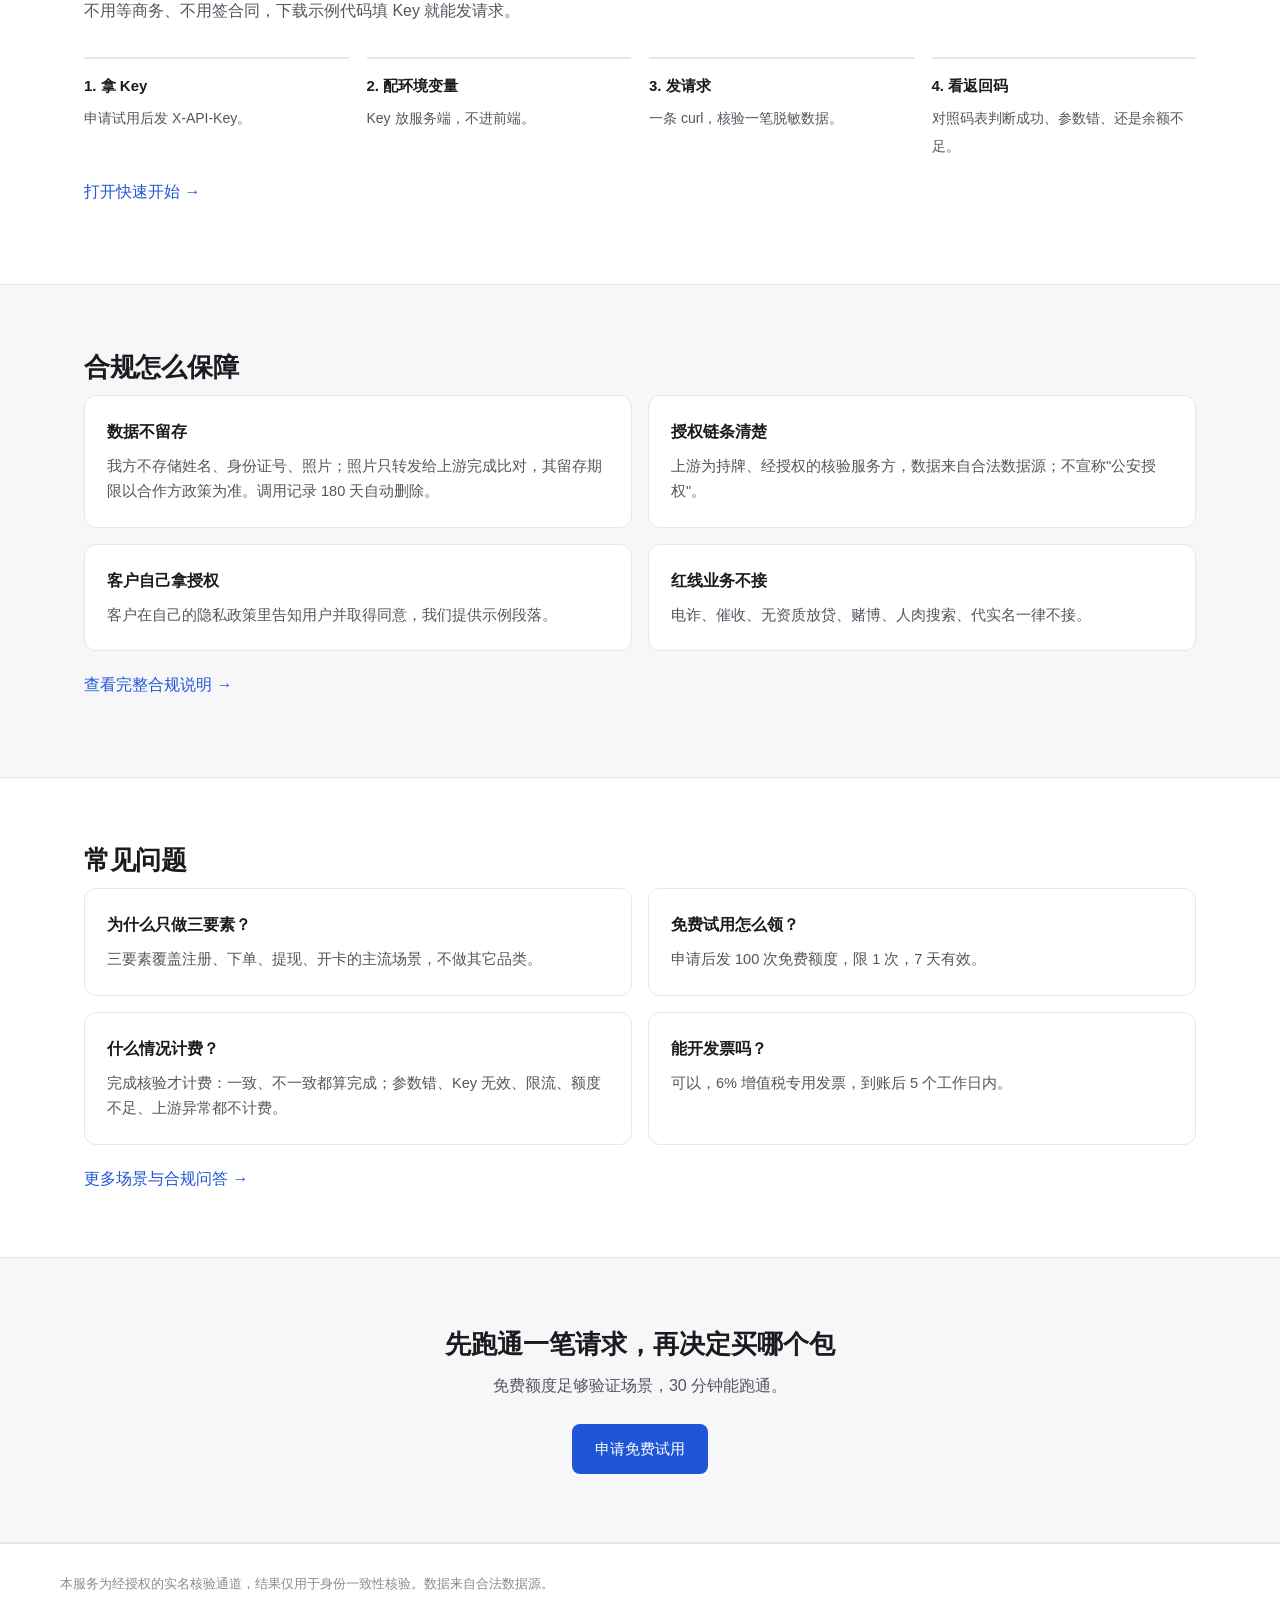
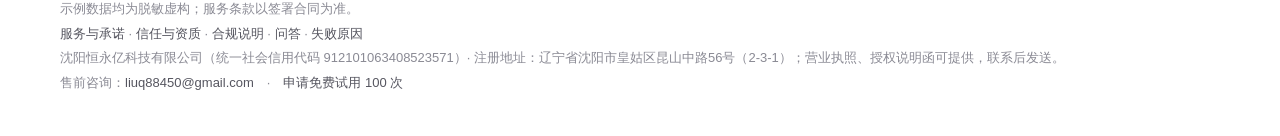
==== commit 6969186d: "deploy index.html" ====
--- a/index.html
+++ b/index.html
@@ -125,7 +125,7 @@
     示例数据均为脱敏虚构；服务条款以签署合同为准。
     <br>
     <a href="service.html">服务与承诺</a> · <a href="trust.html">信任与资质</a> · <a href="compliance.html">合规说明</a> · <a href="faq.html">问答</a> · <a href="failure-reasons.html">失败原因</a>
-    <br>沈阳恒永亿科技有限公司（统一社会信用代码 912101063408523571）· 注册地址：辽宁省沈阳市皇姑区昆山中路35号（2-3-1）；营业执照、授权说明函可提供，联系后发送。<br>售前咨询：<a href="mailto:liuq88450@gmail.com">liuq88450@gmail.com</a>　·　<a href="trial.html">申请免费试用 100 次</a>
+    <br>沈阳恒永亿科技有限公司（统一社会信用代码 912101063408523571）· 注册地址：辽宁省沈阳市皇姑区昆山中路56号（2-3-1）；营业执照、授权说明函可提供，联系后发送。<br>售前咨询：<a href="mailto:liuq88450@gmail.com">liuq88450@gmail.com</a>　·　<a href="trial.html">申请免费试用 100 次</a>
   </div>
 </footer>
 
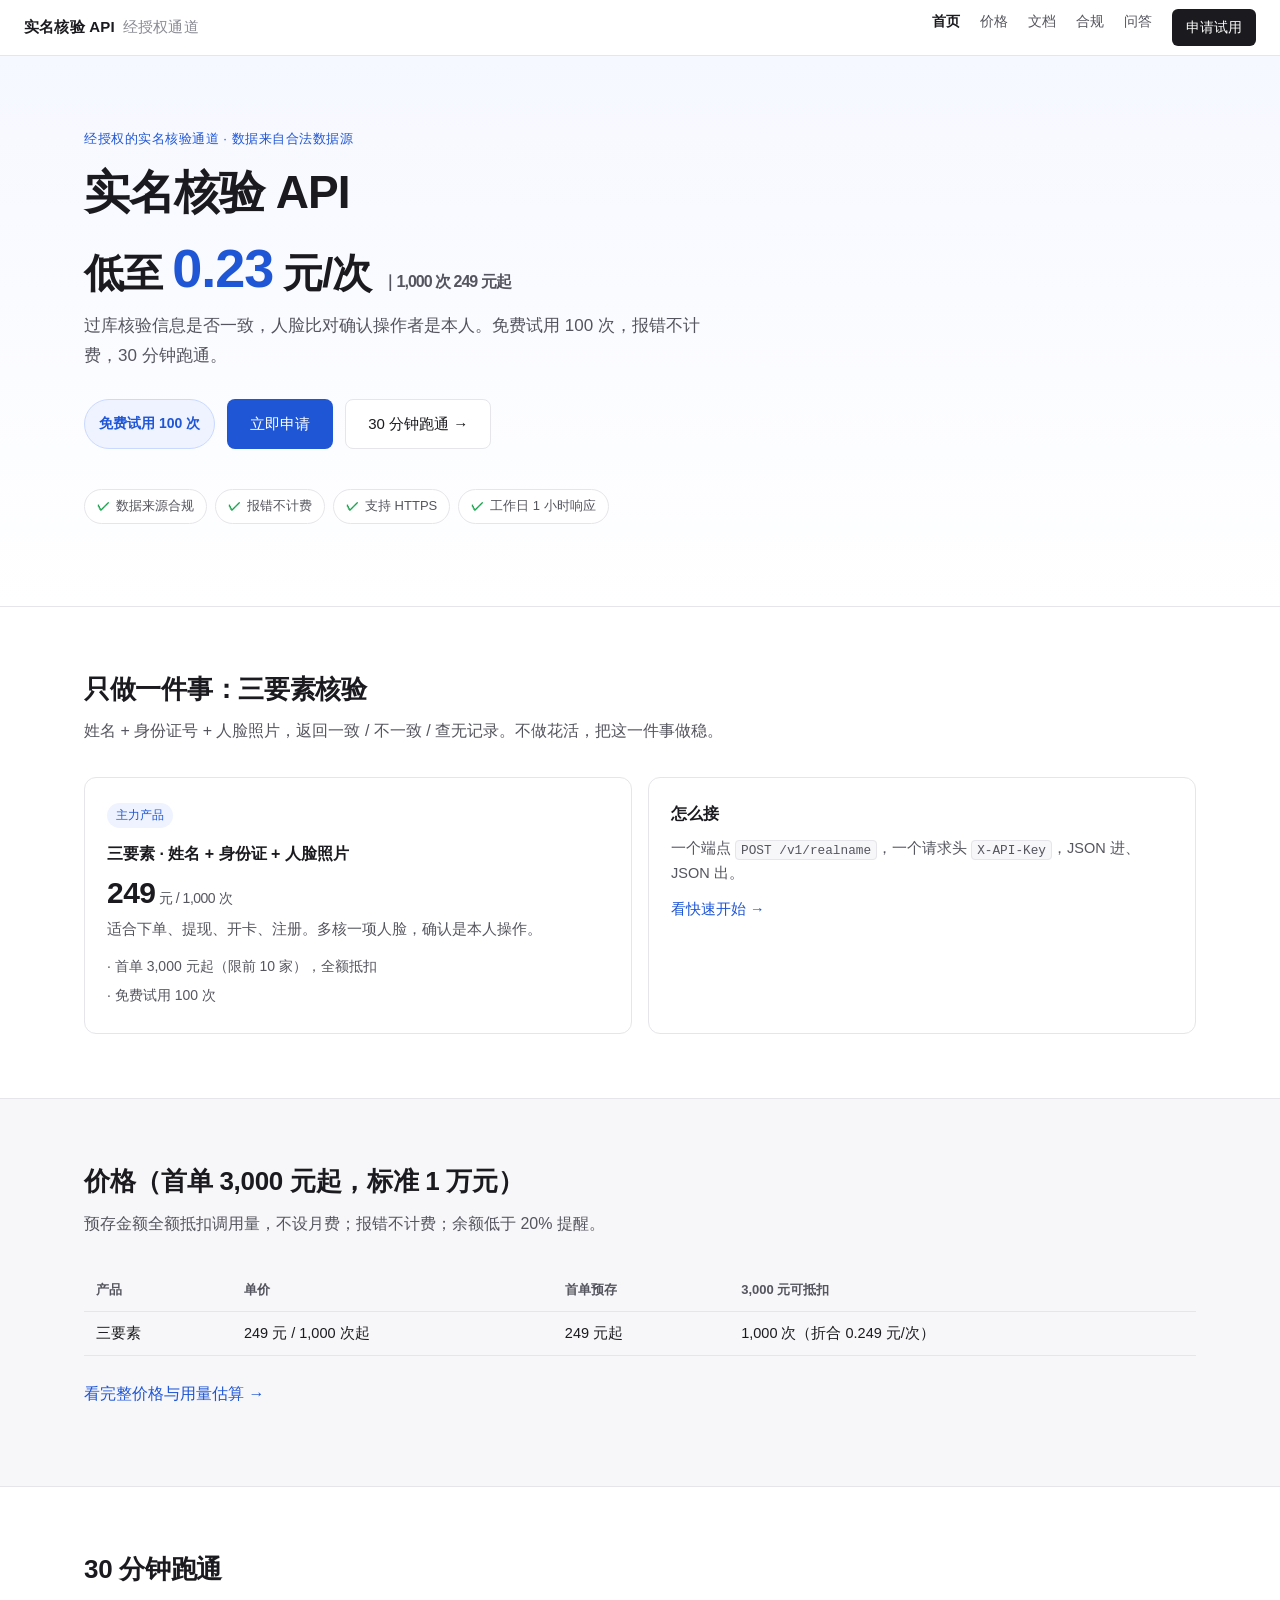
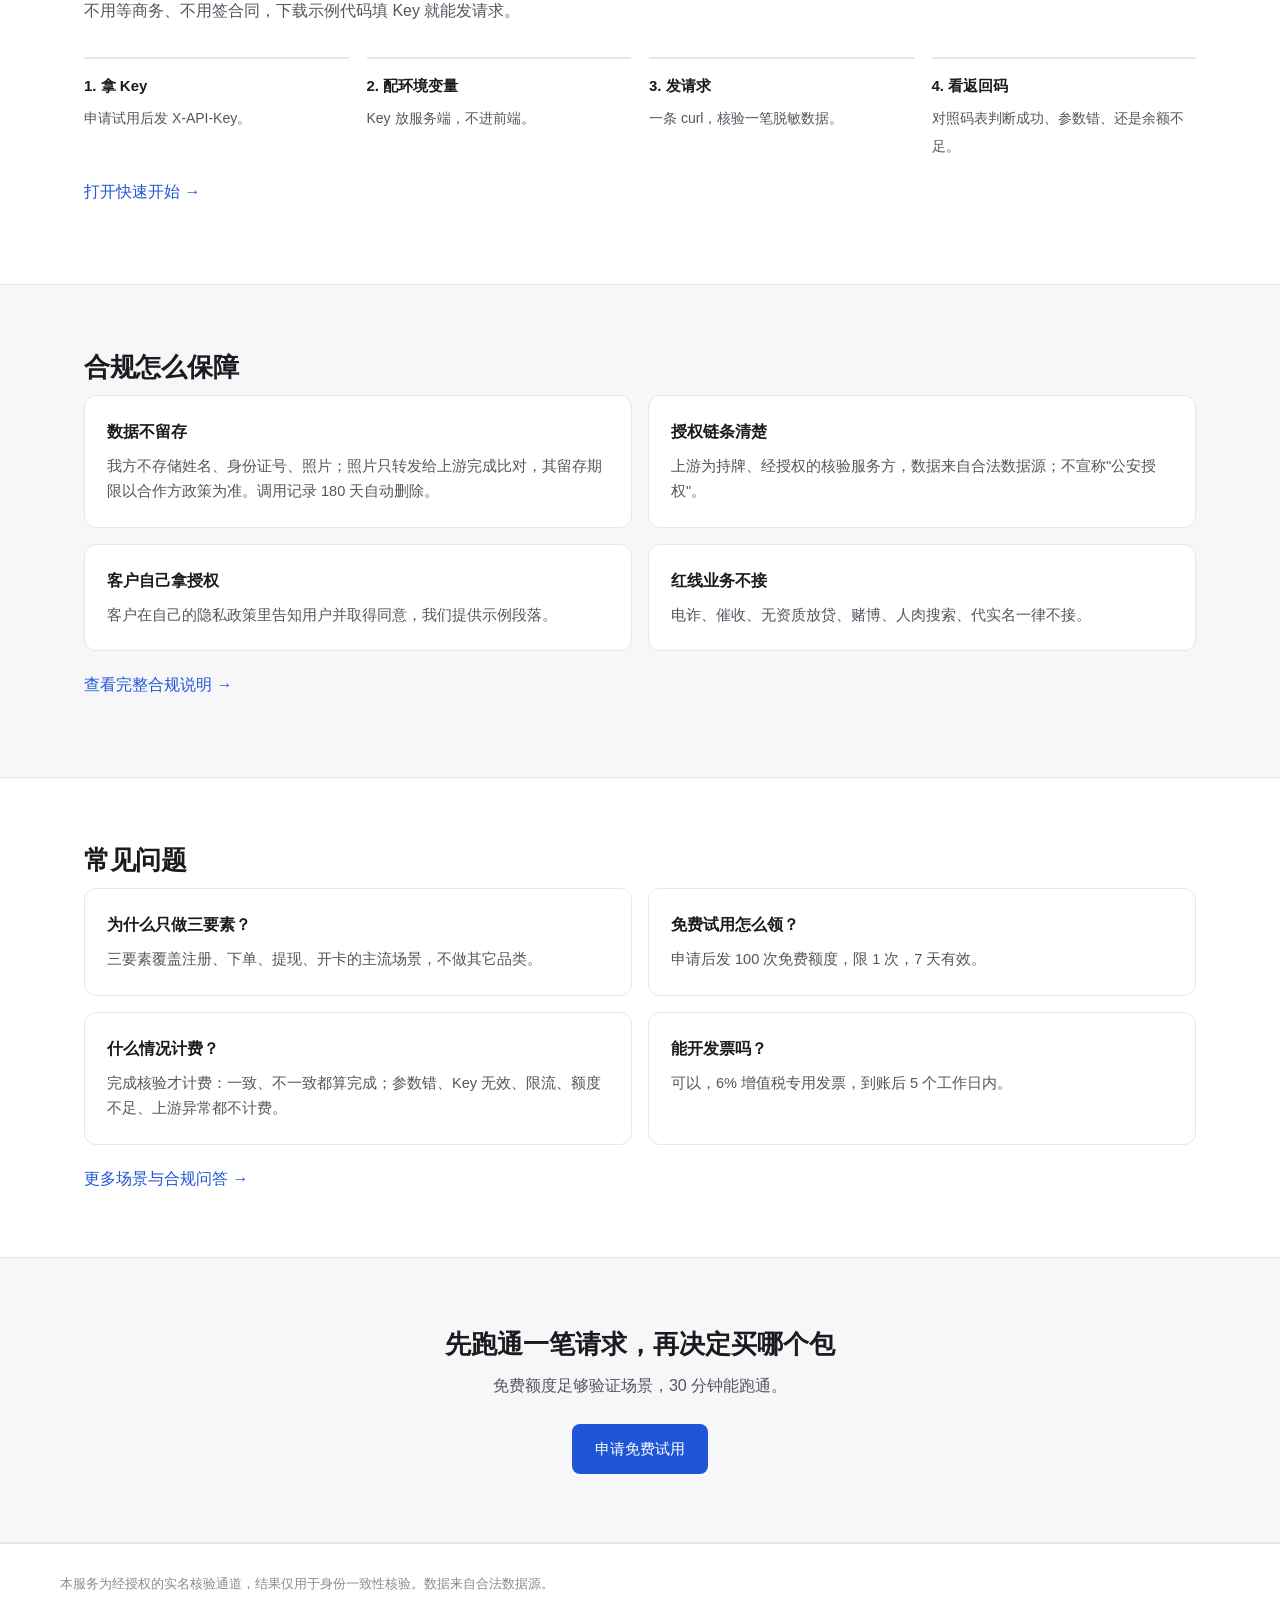
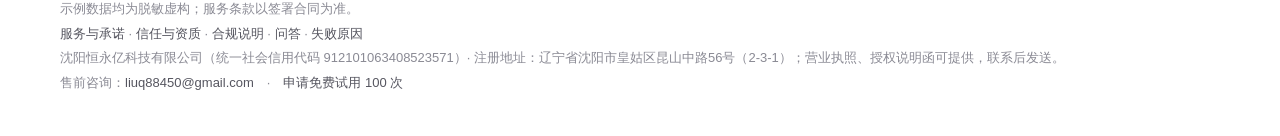
==== commit 05607d61: "pricing: standard price 249/1199/2299; buy-a-pack primary, prepay for high volume only" ====
--- a/index.html
+++ b/index.html
@@ -3,8 +3,8 @@
 <head>
 <meta charset="utf-8">
 <meta name="viewport" content="width=device-width, initial-scale=1">
-<title>三要素实名核验 API · 低至 0.19 元/次，1,000 次 190 元起</title>
-<meta name="description" content="三要素实名核验 API：姓名+身份证+人脸照片一次核验，低至 0.19 元/次，1,000 次 190 元起。免费试用 100 次，报错不计费，30 分钟跑通。">
+<title>三要素实名核验 API · 低至 0.23 元/次，1,000 次 249 元起</title>
+<meta name="description" content="三要素实名核验 API：姓名+身份证+人脸照片一次核验，低至 0.23 元/次，1,000 次 249 元起。免费试用 100 次，报错不计费，30 分钟跑通。">
 <link rel="stylesheet" href="assets/style.css">
 </head>
 <body>
@@ -25,7 +25,7 @@
   <div class="wrap">
     <p class="eyebrow">经授权的实名核验通道 · 数据来自合法数据源</p>
     <h1>实名核验 API</h1>
-    <p class="hero-price">低至 <strong>0.19</strong> 元/次 <span style="font-size:16px;color:var(--ink-2)">｜1,000 次 190 元起</span></p>
+    <p class="hero-price">低至 <strong>0.23</strong> 元/次 <span style="font-size:16px;color:var(--ink-2)">｜1,000 次 249 元起</span></p>
     <p class="hero-sub">过库核验信息是否一致，人脸比对确认操作者是本人。免费试用 100 次，报错不计费，30 分钟跑通。</p>
     <div class="hero-cta">
       <span class="free-badge">免费试用 100 次</span>
@@ -48,7 +48,7 @@
     <div class="card-soft">
       <span class="badge">主力产品</span>
       <h3 style="margin-top:12px">三要素 · 姓名 + 身份证 + 人脸照片</h3>
-      <div class="amount" style="font-size:30px;margin:8px 0">190<small> 元 / 1,000 次</small></div>
+      <div class="amount" style="font-size:30px;margin:8px 0">249<small> 元 / 1,000 次</small></div>
       <p>适合下单、提现、开卡、注册。多核一项人脸，确认是本人操作。</p>
       <ul style="list-style:none;padding:0;margin:12px 0 0;font-size:14px;color:var(--ink-2)">
         <li>· 首单 3,000 元起（限前 10 家），全额抵扣</li>
@@ -70,7 +70,7 @@
     <div class="tbl">
     <table>
       <tr><th>产品</th><th>单价</th><th>首单预存</th><th>3,000 元可抵扣</th></tr>
-      <tr><td>三要素</td><td>190 元 / 1,000 次起</td><td>190 元起</td><td>1,000 次（折合 0.19 元/次）</td></tr>
+      <tr><td>三要素</td><td>249 元 / 1,000 次起</td><td>249 元起</td><td>1,000 次（折合 0.249 元/次）</td></tr>
     </table>
     </div>
     <p style="margin-top:18px"><a href="pricing.html">看完整价格与用量估算 →</a></p>
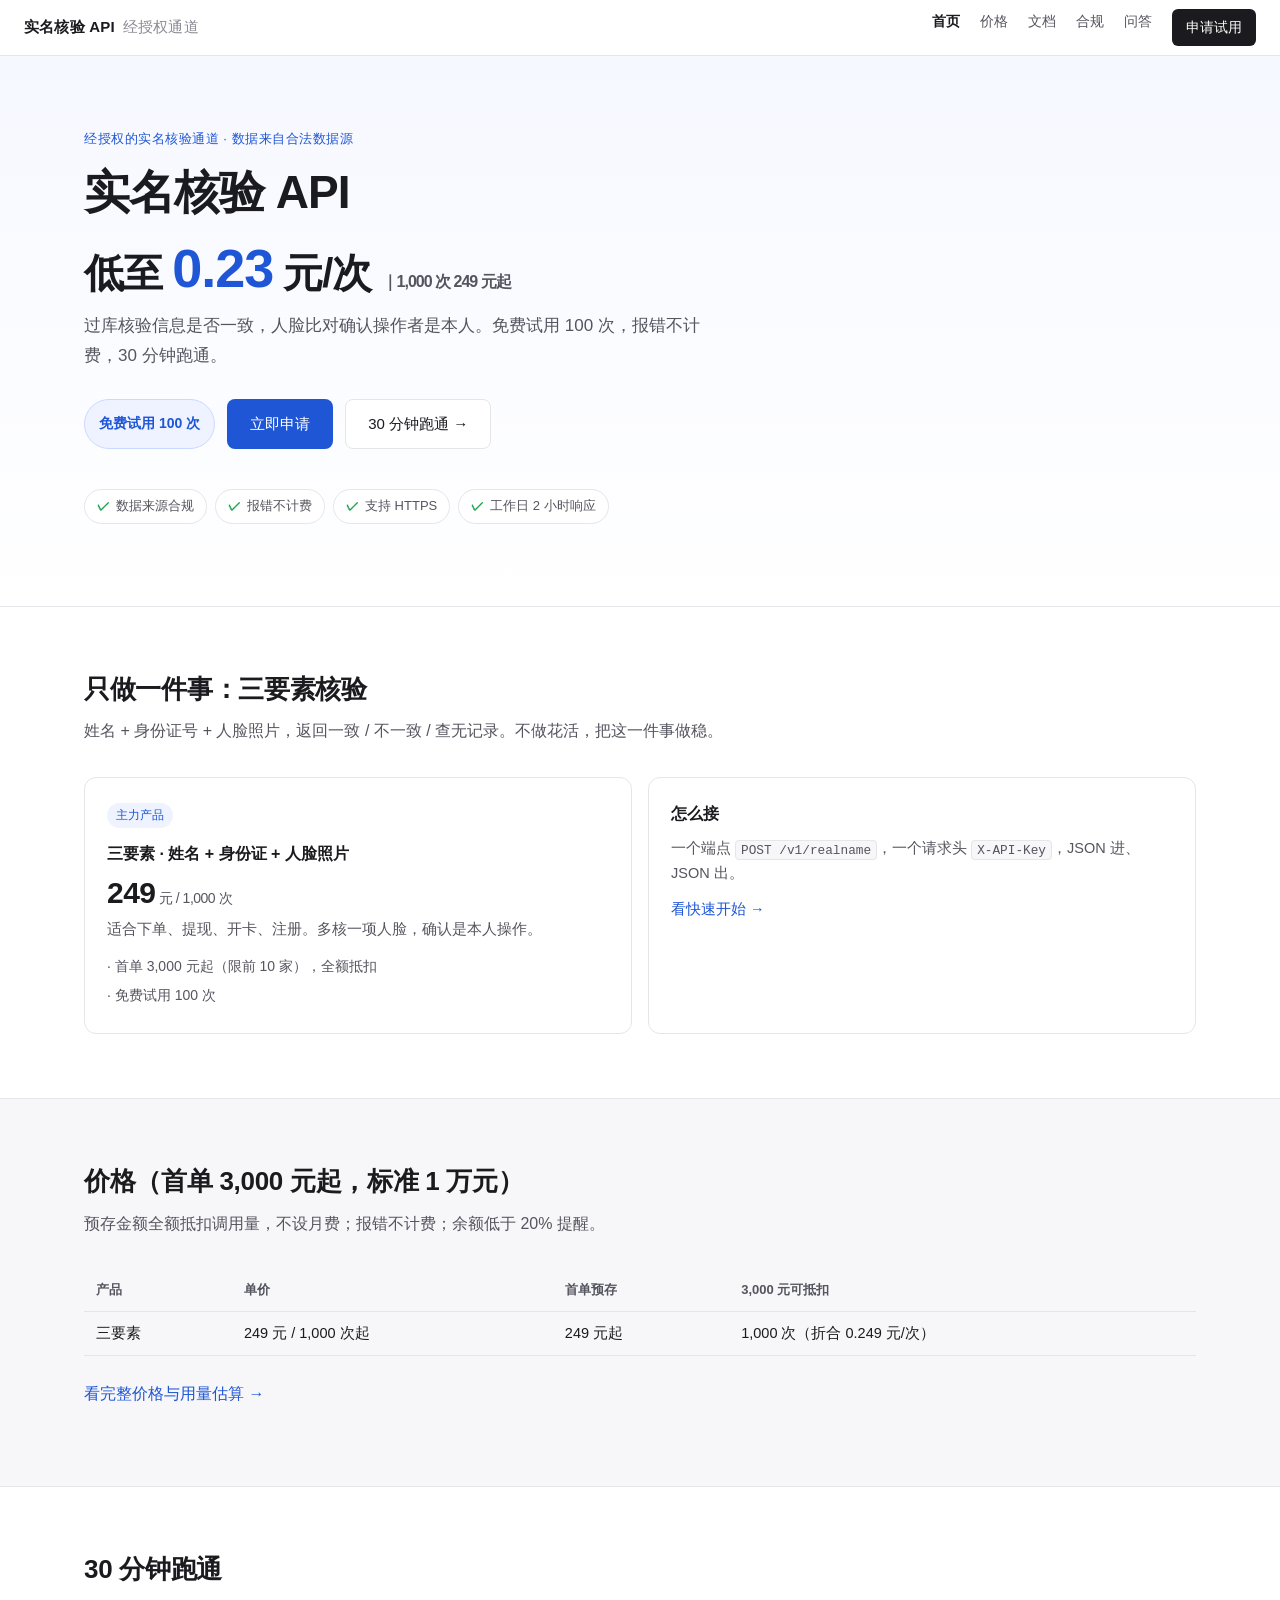
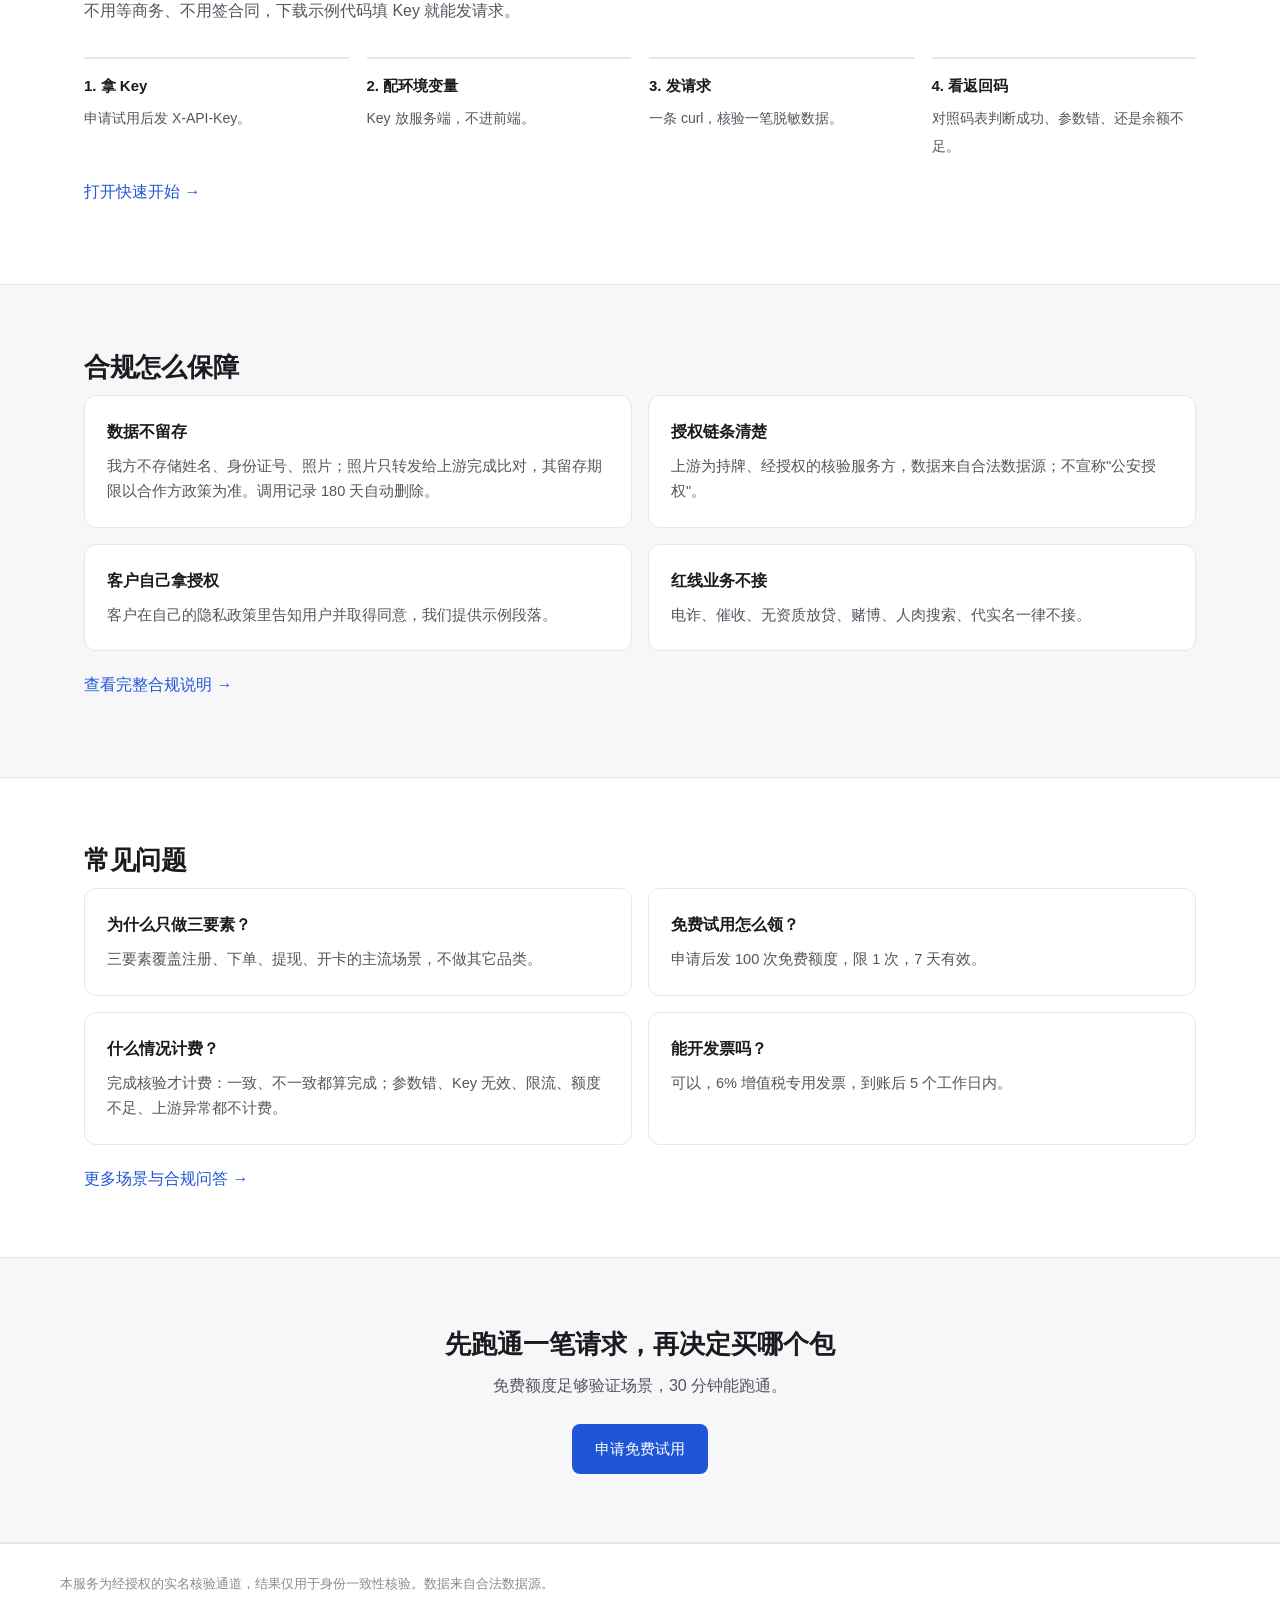
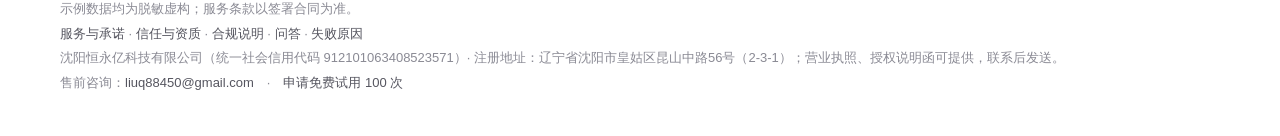
==== commit eb2dddc9: "copy: remove marketplace block on trial page; unify 2h response and transfer-only payment everywhere" ====
--- a/index.html
+++ b/index.html
@@ -36,7 +36,7 @@
       <li>数据来源合规</li>
       <li>报错不计费</li>
       <li>支持 HTTPS</li>
-      <li>工作日 1 小时响应</li>
+      <li>工作日 2 小时响应</li>
     </ul>
   </div>
 </section>
